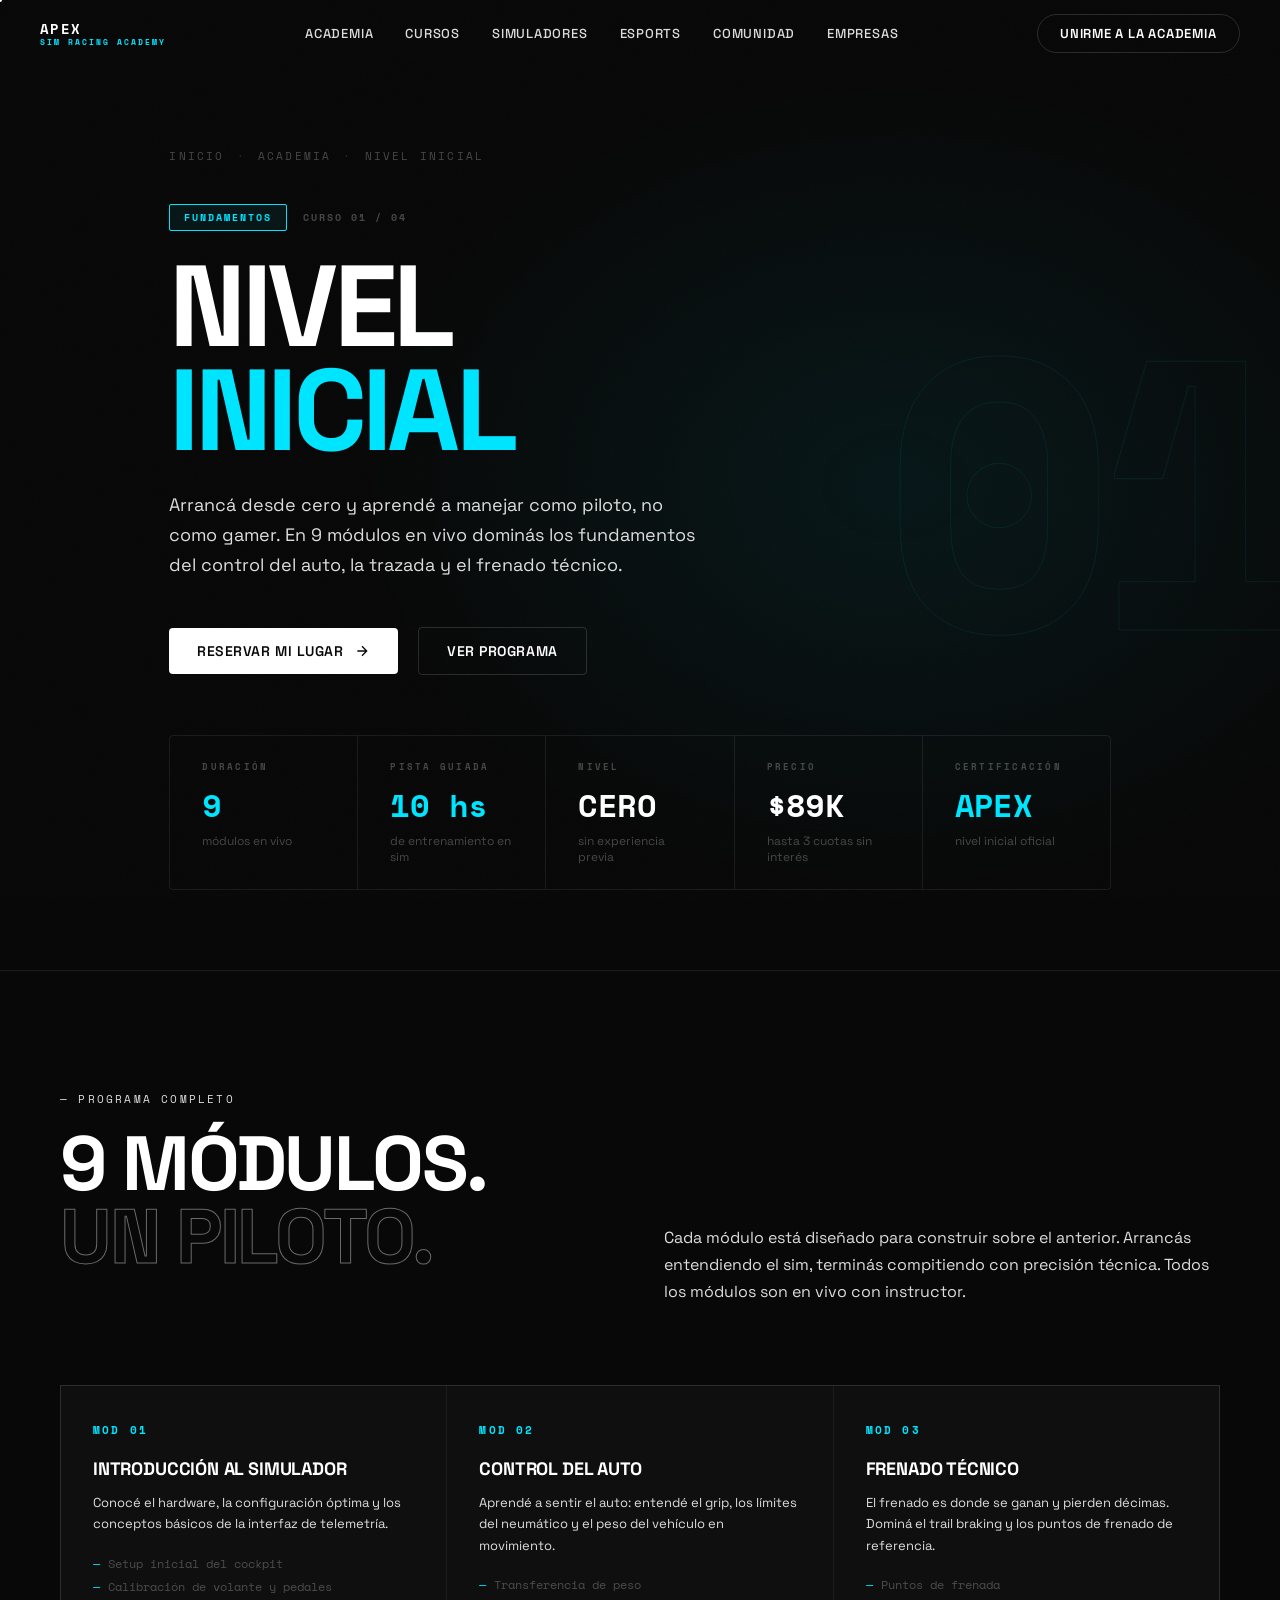
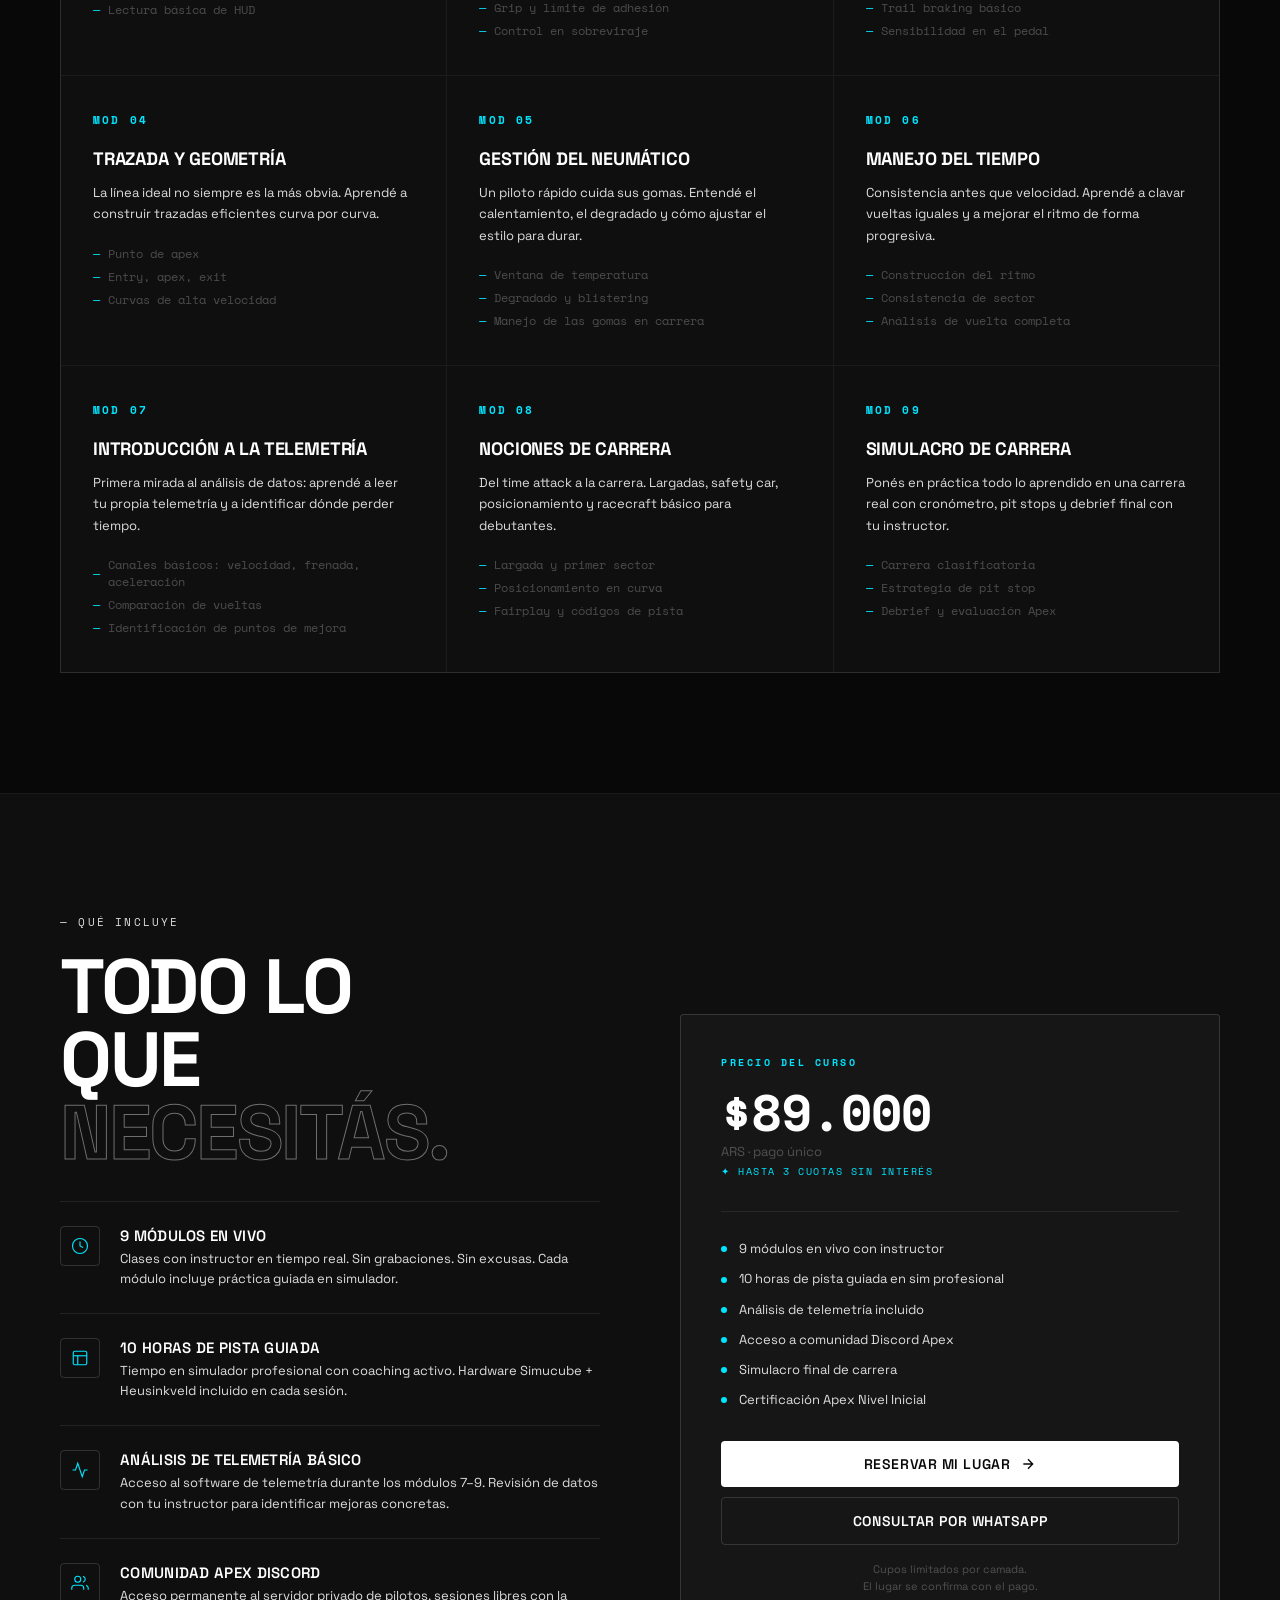
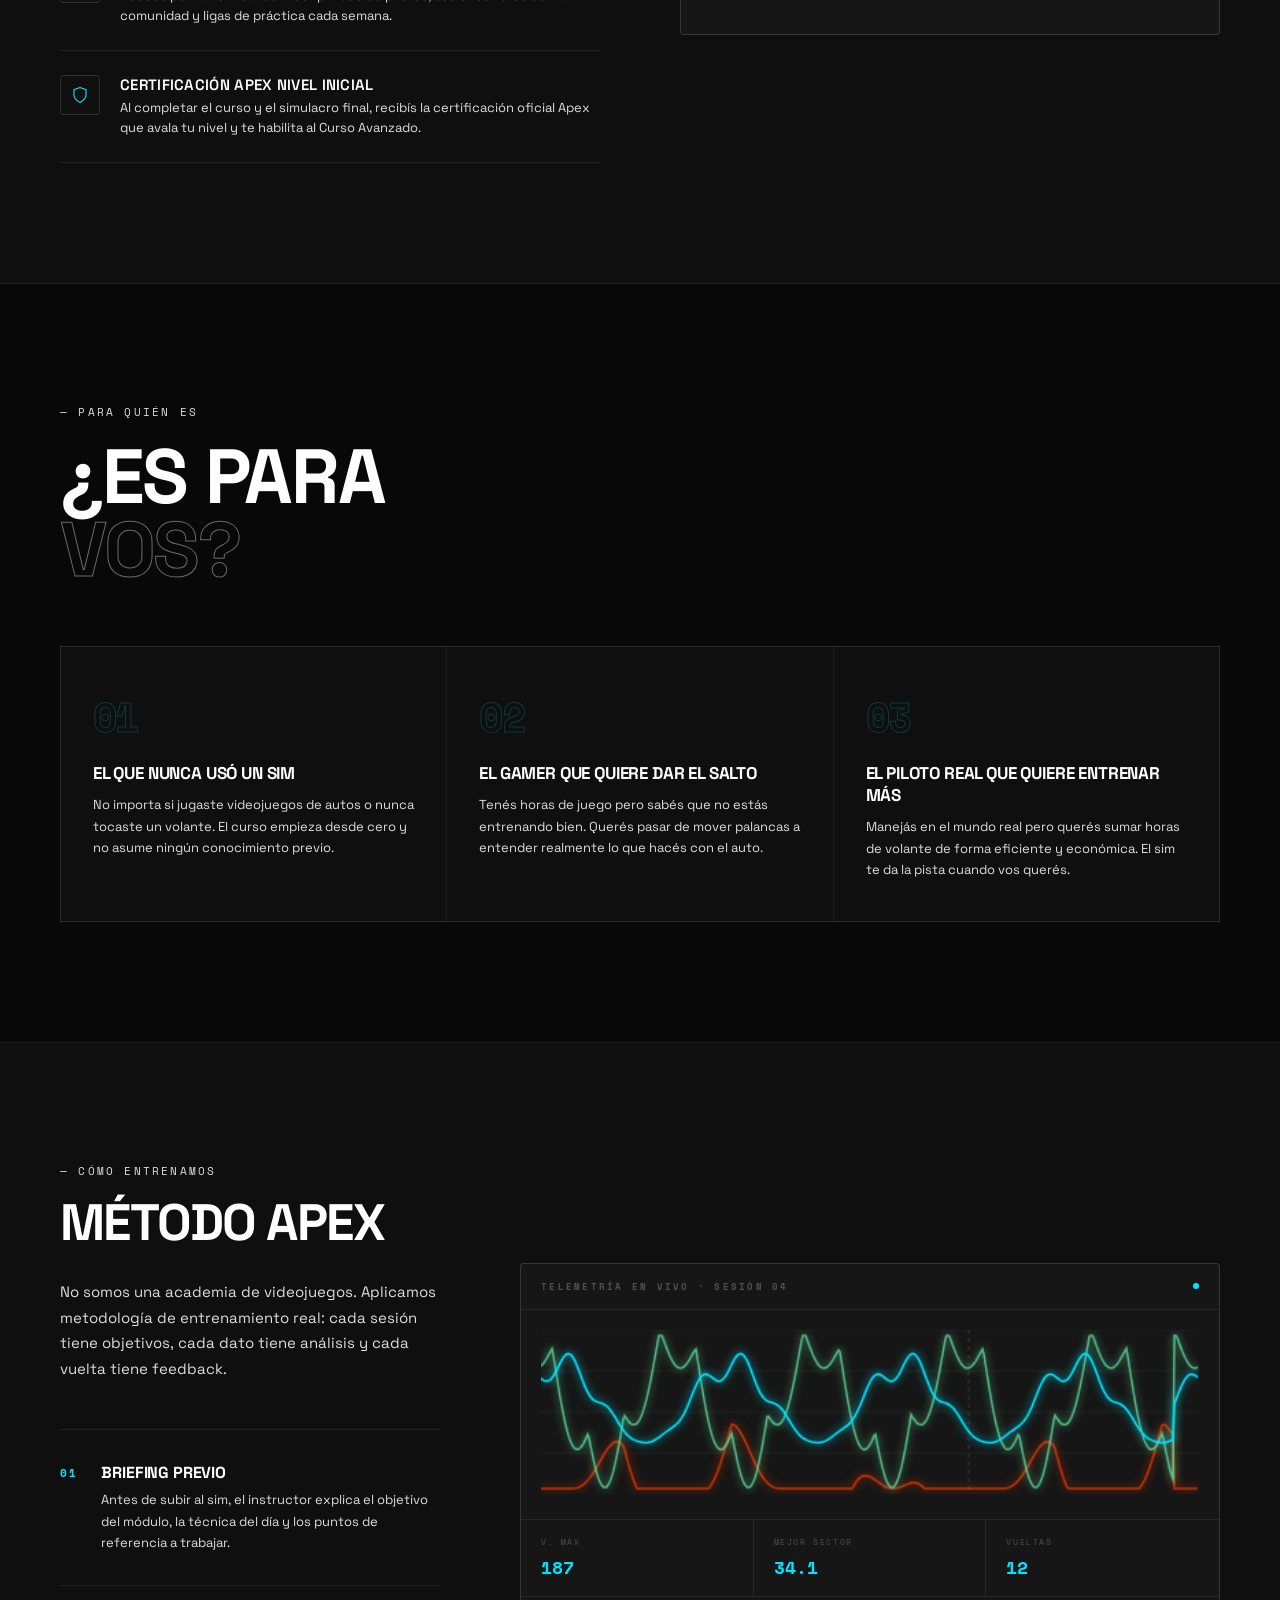
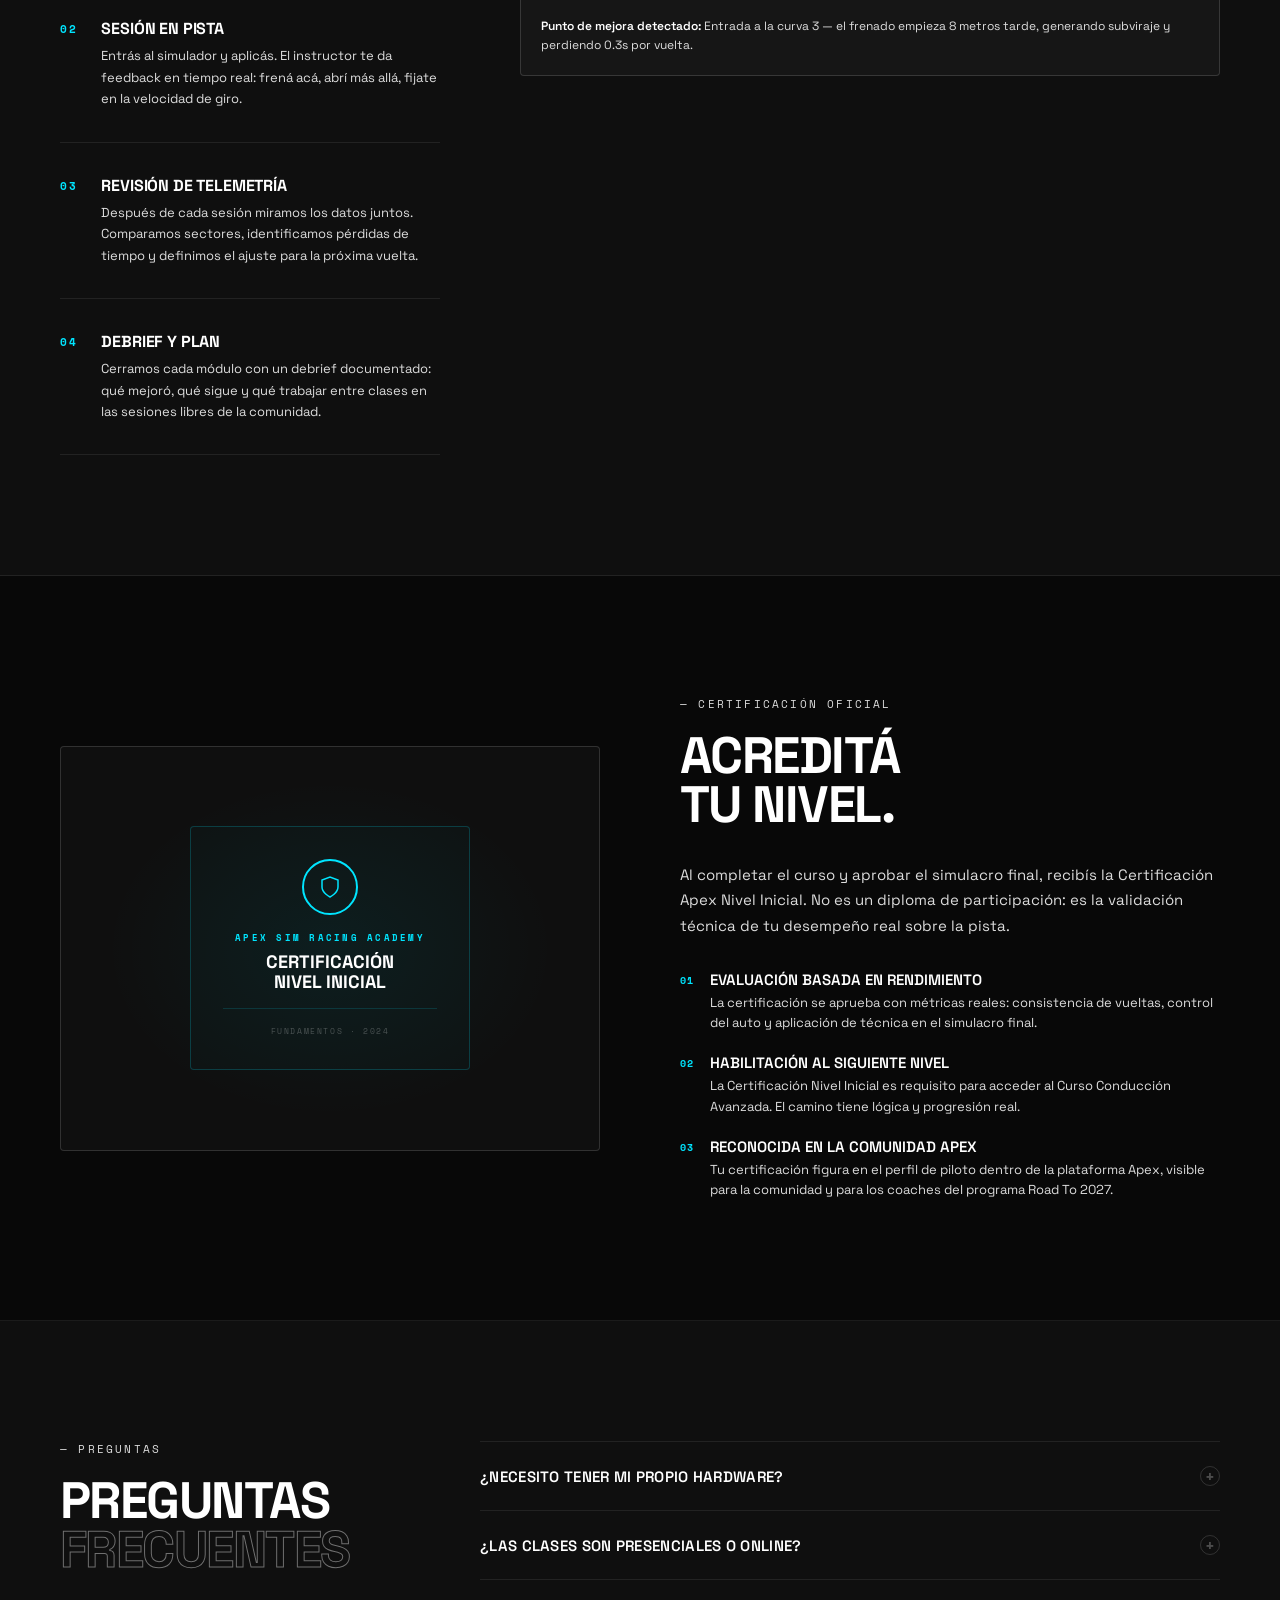
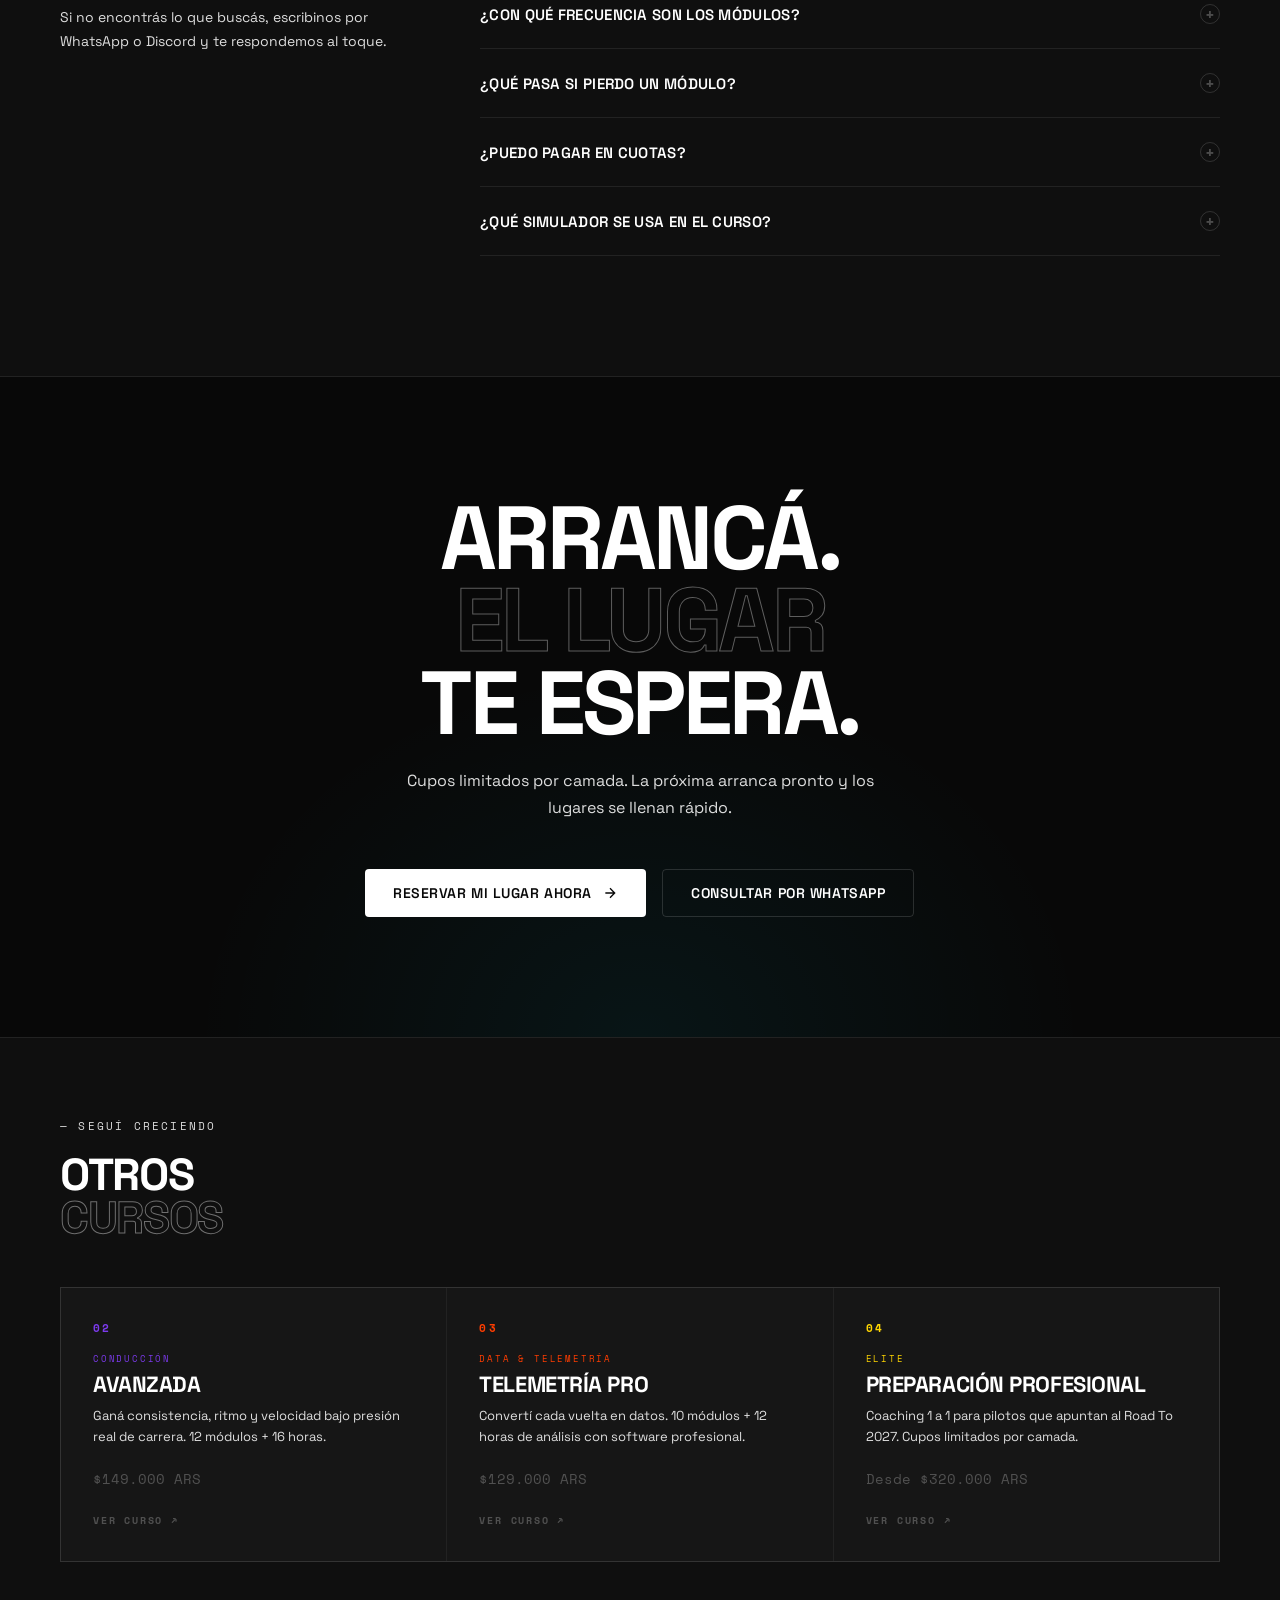
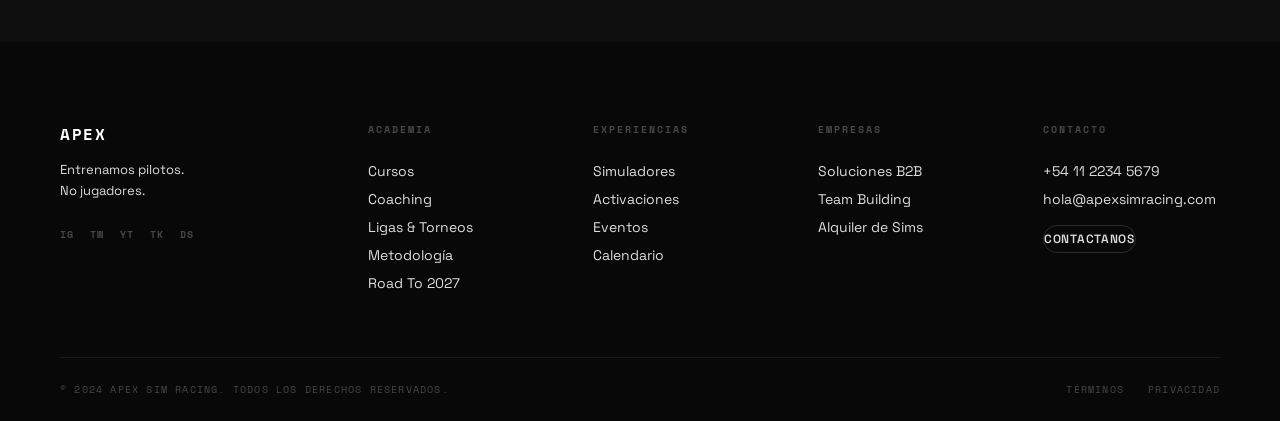
==== curso-nivel-inicial.html @ b02f37dc "nuevo 629" ====
<!DOCTYPE html>
<html lang="es">
<head>
  <meta charset="UTF-8" />
  <meta name="viewport" content="width=device-width, initial-scale=1.0" />
  <title>Nivel Inicial — APEX Sim Racing Academy</title>
  <link rel="preconnect" href="https://fonts.googleapis.com" />
  <link rel="preconnect" href="https://fonts.gstatic.com" crossorigin />
  <link href="https://fonts.googleapis.com/css2?family=Space+Grotesk:wght@300;400;500;600;700&family=Space+Mono:ital,wght@0,400;0,700;1,400&display=swap" rel="stylesheet" />
  <style>
    /* ── TOKENS (idénticos al sitio principal) ── */
    :root {
      --bg:       #080808;
      --bg2:      #0f0f0f;
      --bg3:      #161616;
      --border:   rgba(255,255,255,0.08);
      --border2:  rgba(255,255,255,0.14);
      --white:    #ffffff;
      --muted:    rgba(255,255,255,0.86);
      --muted2:   rgba(255,255,255,0.25);
      --cyan:     #00E5FF;
      --purple:   #7C3AED;
      --red:      #FF3D00;
      --yellow:   #FFD600;
      --green:    #69F0AE;
      --font:     'Space Grotesk', sans-serif;
      --mono:     'Space Mono', monospace;
      --nav-h:    68px;
      --ease:     cubic-bezier(0.16, 1, 0.3, 1);
      --accent:   #00E5FF; /* acento del curso Nivel Inicial */
    }

    *, *::before, *::after { box-sizing: border-box; margin: 0; padding: 0; }
    html { scroll-behavior: smooth; font-size: 16px; }
    body {
      font-family: var(--font);
      background: var(--bg);
      color: var(--white);
      overflow-x: hidden;
      cursor: none;
    }
    a { text-decoration: none; color: inherit; }
    ul { list-style: none; }
    img { display: block; max-width: 100%; }

    ::-webkit-scrollbar { width: 4px; }
    ::-webkit-scrollbar-track { background: var(--bg); }
    ::-webkit-scrollbar-thumb { background: var(--border2); border-radius: 4px; }

    /* ── NOISE ── */
    .noise-canvas {
      position: fixed; inset: 0;
      pointer-events: none; z-index: 9999;
      opacity: 0.03; mix-blend-mode: overlay;
    }

    /* ── CURSOR ── */
    .cursor {
      position: fixed; width: 36px; height: 36px;
      border: 1px solid rgba(255,255,255,0.5); border-radius: 50%;
      pointer-events: none; z-index: 10000;
      transform: translate(-50%,-50%);
      transition: width .3s var(--ease), height .3s var(--ease), border-color .3s var(--ease), background .3s var(--ease);
      mix-blend-mode: difference;
    }
    .cursor.hovering { width: 56px; height: 56px; background: rgba(255,255,255,0.08); border-color: var(--white); }
    .cursor.clicking { width: 24px; height: 24px; }
    .cursor-dot {
      position: fixed; width: 4px; height: 4px;
      background: var(--white); border-radius: 50%;
      pointer-events: none; z-index: 10001;
      transform: translate(-50%,-50%);
    }

    /* ── NAVBAR ── */
    .navbar {
      position: fixed; top: 0; left: 0; right: 0;
      z-index: 500; height: var(--nav-h);
      border-bottom: 1px solid transparent;
      transition: border-color .4s, background .4s;
    }
    .navbar.scrolled {
      background: rgba(8,8,8,0.92);
      backdrop-filter: blur(20px);
      border-bottom-color: var(--border);
    }
    .nav-inner {
      display: flex; align-items: center;
      height: 100%; padding: 0 40px; gap: 40px;
    }
    .nav-logo { display: flex; align-items: center; gap: 10px; flex-shrink: 0; }
    .nav-logo-text {
      font-family: var(--mono); font-size: 14px; font-weight: 700;
      letter-spacing: 0.1em; line-height: 1;
    }
    .nav-logo-sub { font-size: 8px; letter-spacing: 0.25em; color: var(--cyan); font-family: var(--mono); display: block; margin-top: 2px; }
    .nav-links { display: flex; gap: 32px; flex: 1; justify-content: center; }
    .nav-link {
      font-size: 13px; font-weight: 500; letter-spacing: 0.06em;
      color: var(--muted); text-transform: uppercase;
      position: relative; transition: color .25s; padding: 4px 0;
    }
    .nav-link::after {
      content: ''; position: absolute; bottom: 0; left: 0;
      width: 0; height: 1px; background: var(--white);
      transition: width .3s var(--ease);
    }
    .nav-link:hover { color: var(--white); }
    .nav-link:hover::after { width: 100%; }
    .nav-actions { display: flex; align-items: center; gap: 16px; flex-shrink: 0; }

    /* ── BUTTONS ── */
    .btn-pill {
      display: inline-flex; align-items: center; gap: 8px;
      font-family: var(--font); font-size: 13px; font-weight: 600;
      letter-spacing: 0.06em; text-transform: uppercase;
      padding: 10px 22px; border-radius: 100px;
      border: 1px solid var(--border2); color: var(--white);
      transition: background .25s, border-color .25s; background: transparent; cursor: none;
    }
    .btn-pill:hover { background: rgba(255,255,255,0.08); border-color: rgba(255,255,255,0.3); }
    .btn-primary {
      display: inline-flex; align-items: center; gap: 10px;
      font-family: var(--font); font-size: 14px; font-weight: 600;
      letter-spacing: 0.04em; text-transform: uppercase;
      padding: 14px 28px; border-radius: 4px;
      background: var(--white); color: var(--bg);
      transition: background .25s; cursor: none; border: none;
    }
    .btn-primary svg { width: 16px; height: 16px; transition: transform .25s; }
    .btn-primary:hover { background: #ece2fb; }
    .btn-primary:hover svg { transform: translateX(4px); }
    .btn-ghost {
      display: inline-flex; align-items: center; gap: 8px;
      font-family: var(--font); font-size: 14px; font-weight: 600;
      letter-spacing: 0.04em; text-transform: uppercase;
      padding: 14px 28px; border-radius: 4px;
      border: 1px solid var(--border2); color: var(--white);
      background: transparent; transition: border-color .25s, background .25s; cursor: none;
    }
    .btn-ghost:hover { border-color: rgba(255,255,255,0.4); background: rgba(255,255,255,0.04); }

    /* ── SECTION GLOBALS ── */
    .section { position: relative; padding: 120px 0; overflow: hidden; }
    .section-inner { max-width: 1280px; margin: 0 auto; padding: 0 60px; }
    .section-tag {
      font-family: var(--mono); font-size: 11px; font-weight: 400;
      letter-spacing: 0.2em; color: var(--muted); text-transform: uppercase;
      display: block; margin-bottom: 20px;
    }
    .section-title {
      font-size: clamp(40px, 6vw, 80px); font-weight: 700;
      line-height: 0.95; letter-spacing: -0.03em;
      text-transform: uppercase; color: var(--white); margin-bottom: 32px;
    }
    .section-title em {
      font-style: normal; color: transparent;
      -webkit-text-stroke: 1px rgba(255,255,255,0.4);
    }
    .link-arrow {
      font-family: var(--mono); font-size: 11px; letter-spacing: 0.18em;
      color: var(--muted2); text-transform: uppercase;
      display: inline-flex; align-items: center; gap: 8px;
      transition: color .25s; cursor: none;
    }
    .link-arrow:hover { color: var(--white); }

    /* ═══ HERO DEL CURSO ═══ */
    .course-hero {
      min-height: 100vh;
      display: flex; flex-direction: column; justify-content: flex-end;
      padding-bottom: 80px;
      position: relative;
      overflow: hidden;
      border-bottom: 1px solid var(--border);
    }
    .course-hero::before {
      content: '';
      position: absolute; inset: 0;
      background:
        radial-gradient(ellipse 60% 60% at 70% 50%, rgba(0,229,255,0.07) 0%, transparent 70%),
        linear-gradient(to bottom, transparent 40%, var(--bg) 100%);
      pointer-events: none;
    }
    .course-hero-bg-num {
      position: absolute;
      right: -2%;
      top: 50%;
      transform: translateY(-50%);
      font-family: var(--mono);
      font-size: clamp(200px, 30vw, 420px);
      font-weight: 700;
      color: transparent;
      -webkit-text-stroke: 1px rgba(0,229,255,0.08);
      line-height: 1;
      pointer-events: none;
      user-select: none;
      letter-spacing: -0.06em;
    }

    .course-hero-inner {
      max-width: 1280px; margin: 0 auto;
      padding: 0 60px; padding-top: calc(var(--nav-h) + 80px);
      position: relative; z-index: 2;
    }
    .course-breadcrumb {
      display: flex; align-items: center; gap: 12px;
      font-family: var(--mono); font-size: 11px; letter-spacing: 0.2em;
      color: var(--muted2); text-transform: uppercase; margin-bottom: 40px;
    }
    .course-breadcrumb a { transition: color .2s; cursor: none; }
    .course-breadcrumb a:hover { color: var(--white); }
    .course-breadcrumb-sep { color: rgba(255,255,255,0.15); }

    .course-tag-row {
      display: flex; align-items: center; gap: 16px; margin-bottom: 24px;
    }
    .course-badge {
      font-family: var(--mono); font-size: 10px; font-weight: 700;
      letter-spacing: 0.2em; text-transform: uppercase;
      padding: 5px 14px; border-radius: 2px;
      border: 1px solid var(--cyan); color: var(--cyan);
      background: rgba(0,229,255,0.06);
    }
    .course-num-badge {
      font-family: var(--mono); font-size: 10px; font-weight: 700;
      letter-spacing: 0.2em; color: var(--muted2);
    }

    .course-title {
      font-size: clamp(52px, 9vw, 120px);
      font-weight: 700; line-height: 0.9;
      letter-spacing: -0.04em; text-transform: uppercase;
      color: var(--white); margin-bottom: 28px;
    }
    .course-title em {
      font-style: normal; color: var(--cyan);
    }

    .course-hero-desc {
      font-size: clamp(15px, 1.6vw, 18px);
      line-height: 1.65; color: var(--muted);
      max-width: 540px; margin-bottom: 48px;
    }

    .course-cta-row {
      display: flex; align-items: center; gap: 20px; flex-wrap: wrap;
    }

    .course-stats-row {
      display: flex; align-items: stretch; gap: 0;
      border: 1px solid var(--border); border-radius: 4px;
      overflow: hidden; margin-top: 60px;
    }
    .cstat {
      flex: 1; padding: 24px 32px;
      border-right: 1px solid var(--border);
      position: relative;
    }
    .cstat:last-child { border-right: none; }
    .cstat-label {
      font-family: var(--mono); font-size: 9px; font-weight: 700;
      letter-spacing: 0.25em; color: var(--muted2); text-transform: uppercase;
      display: block; margin-bottom: 8px;
    }
    .cstat-val {
      font-family: var(--mono); font-size: clamp(22px, 3vw, 32px);
      font-weight: 700; color: var(--white); letter-spacing: -0.02em;
      display: block;
    }
    .cstat-val.accent { color: var(--cyan); }
    .cstat-sub {
      font-size: 12px; color: var(--muted2);
      margin-top: 4px; display: block;
    }

    /* ═══ MÓDULOS ═══ */
    .modulos-section { background: var(--bg); border-bottom: 1px solid var(--border); }
    .modulos-header {
      display: grid; grid-template-columns: 1fr 1fr;
      gap: 48px; margin-bottom: 80px;
      align-items: end;
    }
    .modulos-intro {
      font-size: 16px; line-height: 1.7; color: var(--muted);
    }

    .modulos-grid {
      display: grid;
      grid-template-columns: repeat(3, 1fr);
      gap: 1px;
      background: var(--border);
      border: 1px solid var(--border);
    }
    .modulo-card {
      background: var(--bg2);
      padding: 36px 32px;
      transition: background .3s;
      position: relative;
      overflow: hidden;
    }
    .modulo-card::before {
      content: '';
      position: absolute; top: 0; left: 0; right: 0; height: 2px;
      background: var(--cyan);
      transform: scaleX(0); transform-origin: left;
      transition: transform .4s var(--ease);
    }
    .modulo-card:hover { background: var(--bg3); }
    .modulo-card:hover::before { transform: scaleX(1); }

    .modulo-num {
      font-family: var(--mono); font-size: 11px; font-weight: 700;
      letter-spacing: 0.2em; color: var(--cyan);
      display: block; margin-bottom: 20px;
    }
    .modulo-title {
      font-size: 18px; font-weight: 700; text-transform: uppercase;
      letter-spacing: -0.01em; line-height: 1.2;
      color: var(--white); margin-bottom: 12px;
    }
    .modulo-desc {
      font-size: 13px; line-height: 1.65; color: var(--muted);
    }
    .modulo-temas {
      margin-top: 20px; display: flex; flex-direction: column; gap: 6px;
    }
    .modulo-tema {
      font-size: 12px; color: var(--muted2);
      display: flex; align-items: center; gap: 8px;
      font-family: var(--mono);
    }
    .modulo-tema::before {
      content: '—'; color: var(--cyan); flex-shrink: 0;
    }

    /* ═══ QUÉ INCLUYE ═══ */
    .incluye-section { background: var(--bg2); border-bottom: 1px solid var(--border); }
    .incluye-layout {
      display: grid; grid-template-columns: 1fr 1fr;
      gap: 80px; align-items: start;
    }
    .incluye-list { display: flex; flex-direction: column; gap: 0; }
    .incluye-item {
      display: flex; align-items: flex-start; gap: 20px;
      padding: 24px 0; border-bottom: 1px solid var(--border);
    }
    .incluye-item:first-child { border-top: 1px solid var(--border); }
    .incluye-icon {
      width: 40px; height: 40px; flex-shrink: 0;
      border: 1px solid var(--border2); border-radius: 4px;
      display: flex; align-items: center; justify-content: center;
      color: var(--cyan);
    }
    .incluye-icon svg { width: 18px; height: 18px; }
    .incluye-text-head {
      font-size: 15px; font-weight: 600; color: var(--white);
      margin-bottom: 4px; text-transform: uppercase; letter-spacing: 0.02em;
    }
    .incluye-text-sub {
      font-size: 13px; color: var(--muted); line-height: 1.55;
    }

    /* Columna derecha: precio + CTA */
    .precio-card {
      position: sticky; top: calc(var(--nav-h) + 32px);
      background: var(--bg3); border: 1px solid var(--border2);
      border-radius: 4px; padding: 40px;
    }
    .precio-tag {
      font-family: var(--mono); font-size: 10px; font-weight: 700;
      letter-spacing: 0.25em; color: var(--cyan); text-transform: uppercase;
      display: block; margin-bottom: 16px;
    }
    .precio-main {
      font-family: var(--mono); font-size: clamp(36px, 4vw, 52px);
      font-weight: 700; color: var(--white); letter-spacing: -0.02em;
      line-height: 1; margin-bottom: 6px;
    }
    .precio-sub {
      font-size: 13px; color: var(--muted2); margin-bottom: 4px;
    }
    .precio-cuotas {
      font-family: var(--mono); font-size: 10px; letter-spacing: 0.15em;
      color: var(--cyan); text-transform: uppercase; margin-bottom: 32px;
    }
    .precio-divider {
      height: 1px; background: var(--border); margin: 28px 0;
    }
    .precio-checklist { display: flex; flex-direction: column; gap: 12px; margin-bottom: 32px; }
    .precio-check {
      display: flex; align-items: center; gap: 12px;
      font-size: 13px; color: var(--muted); line-height: 1.4;
    }
    .precio-check-dot {
      width: 6px; height: 6px; border-radius: 50%;
      background: var(--cyan); flex-shrink: 0;
    }
    .precio-nota {
      font-size: 11px; color: var(--muted2); text-align: center;
      margin-top: 16px; line-height: 1.5;
    }
    .precio-cta { display: flex; flex-direction: column; gap: 10px; }
    .precio-cta .btn-primary { justify-content: center; }
    .precio-cta .btn-ghost { justify-content: center; }

    /* ═══ PARA QUIÉN ═══ */
    .paraquien-section { background: var(--bg); border-bottom: 1px solid var(--border); }
    .paraquien-grid {
      display: grid; grid-template-columns: repeat(3, 1fr); gap: 1px;
      background: var(--border); border: 1px solid var(--border);
      margin-top: 60px;
    }
    .pq-card {
      background: var(--bg2); padding: 40px 32px;
    }
    .pq-num {
      font-family: var(--mono); font-size: 40px; font-weight: 700;
      color: transparent; -webkit-text-stroke: 1px rgba(0,229,255,0.2);
      display: block; margin-bottom: 16px; letter-spacing: -0.04em;
    }
    .pq-title {
      font-size: 17px; font-weight: 700; text-transform: uppercase;
      color: var(--white); margin-bottom: 10px; letter-spacing: -0.01em;
    }
    .pq-desc { font-size: 13px; line-height: 1.65; color: var(--muted); }

    /* ═══ METODOLOGÍA ═══ */
    .metodologia-section { background: var(--bg2); border-bottom: 1px solid var(--border); }
    .metodo-layout {
      display: grid; grid-template-columns: 380px 1fr;
      gap: 80px; align-items: start;
    }
    .metodo-steps { display: flex; flex-direction: column; gap: 0; }
    .metodo-step {
      display: flex; gap: 24px;
      padding: 32px 0; border-bottom: 1px solid var(--border);
      position: relative;
    }
    .metodo-step:first-child { border-top: 1px solid var(--border); }
    .metodo-step-num {
      font-family: var(--mono); font-size: 11px; font-weight: 700;
      color: var(--cyan); letter-spacing: 0.15em; flex-shrink: 0; padding-top: 3px;
    }
    .metodo-step-title {
      font-size: 16px; font-weight: 700; text-transform: uppercase;
      color: var(--white); margin-bottom: 6px; letter-spacing: -0.01em;
    }
    .metodo-step-desc { font-size: 13px; line-height: 1.65; color: var(--muted); }

    /* Telemetría decorativa */
    .metodo-visual {
      position: sticky; top: calc(var(--nav-h) + 32px);
    }
    .tele-panel {
      background: var(--bg3); border: 1px solid var(--border2);
      border-radius: 4px; overflow: hidden;
    }
    .tele-header {
      display: flex; justify-content: space-between; align-items: center;
      padding: 16px 20px; border-bottom: 1px solid var(--border);
    }
    .tele-title {
      font-family: var(--mono); font-size: 9px; font-weight: 700;
      letter-spacing: 0.25em; color: var(--muted2); text-transform: uppercase;
    }
    .tele-dot { width: 6px; height: 6px; border-radius: 50%; background: var(--cyan); }
    .tele-canvas-wrap { padding: 20px; }
    .tele-metrics {
      display: grid; grid-template-columns: 1fr 1fr 1fr;
      border-top: 1px solid var(--border);
    }
    .tele-metric {
      padding: 16px 20px; border-right: 1px solid var(--border);
    }
    .tele-metric:last-child { border-right: none; }
    .tele-metric-label {
      font-family: var(--mono); font-size: 8px; letter-spacing: 0.2em;
      color: var(--muted2); text-transform: uppercase; display: block; margin-bottom: 6px;
    }
    .tele-metric-val {
      font-family: var(--mono); font-size: 18px; font-weight: 700;
      color: var(--cyan); display: block;
    }
    .tele-info {
      padding: 20px; border-top: 1px solid var(--border);
      font-size: 12px; line-height: 1.6; color: var(--muted);
    }
    .tele-info strong { color: var(--white); font-weight: 600; }

    /* ═══ CERTIFICACIÓN ═══ */
    .cert-section { background: var(--bg); border-bottom: 1px solid var(--border); }
    .cert-inner {
      display: grid; grid-template-columns: 1fr 1fr;
      gap: 80px; align-items: center;
    }
    .cert-visual {
      aspect-ratio: 4/3;
      border: 1px solid var(--border2); border-radius: 4px;
      display: flex; align-items: center; justify-content: center;
      position: relative; overflow: hidden;
      background: var(--bg2);
    }
    .cert-visual::before {
      content: '';
      position: absolute; inset: 0;
      background: radial-gradient(ellipse 60% 60% at 50% 50%, rgba(0,229,255,0.05) 0%, transparent 70%);
    }
    .cert-mock {
      width: 280px; padding: 32px;
      border: 1px solid rgba(0,229,255,0.2);
      border-radius: 4px; background: rgba(0,229,255,0.02);
      position: relative; z-index: 1; text-align: center;
    }
    .cert-mock-badge {
      width: 56px; height: 56px; border-radius: 50%;
      border: 2px solid var(--cyan); margin: 0 auto 16px;
      display: flex; align-items: center; justify-content: center;
      color: var(--cyan);
    }
    .cert-mock-badge svg { width: 24px; height: 24px; }
    .cert-mock-title {
      font-family: var(--mono); font-size: 9px; font-weight: 700;
      letter-spacing: 0.25em; color: var(--cyan); text-transform: uppercase; margin-bottom: 8px;
    }
    .cert-mock-name {
      font-size: 18px; font-weight: 700; text-transform: uppercase;
      color: var(--white); line-height: 1.1; margin-bottom: 16px;
    }
    .cert-mock-line { height: 1px; background: rgba(0,229,255,0.15); margin: 16px 0; }
    .cert-mock-footer {
      font-family: var(--mono); font-size: 8px; letter-spacing: 0.2em;
      color: var(--muted2); text-transform: uppercase;
    }
    .cert-text { }
    .cert-features { display: flex; flex-direction: column; gap: 20px; margin-top: 32px; }
    .cert-feat {
      display: flex; align-items: flex-start; gap: 16px;
    }
    .cert-feat-num {
      font-family: var(--mono); font-size: 10px; font-weight: 700;
      color: var(--cyan); letter-spacing: 0.1em; padding-top: 3px;
    }
    .cert-feat-title {
      font-size: 15px; font-weight: 600; color: var(--white);
      margin-bottom: 4px; text-transform: uppercase;
    }
    .cert-feat-desc { font-size: 13px; color: var(--muted); line-height: 1.55; }

    /* ═══ FAQ ═══ */
    .faq-section { background: var(--bg2); border-bottom: 1px solid var(--border); }
    .faq-layout { display: grid; grid-template-columns: 340px 1fr; gap: 80px; }
    .faq-list { display: flex; flex-direction: column; }
    .faq-item { border-bottom: 1px solid var(--border); }
    .faq-item:first-child { border-top: 1px solid var(--border); }
    .faq-q {
      width: 100%; display: flex; justify-content: space-between; align-items: center;
      gap: 16px; padding: 24px 0;
      font-size: 15px; font-weight: 600; color: var(--white);
      text-transform: uppercase; letter-spacing: 0.02em;
      background: none; border: none; font-family: var(--font); cursor: none;
      text-align: left;
    }
    .faq-icon {
      width: 20px; height: 20px; border: 1px solid var(--border2);
      border-radius: 50%; flex-shrink: 0; display: flex; align-items: center; justify-content: center;
      color: var(--muted2); font-size: 16px; transition: transform .3s var(--ease);
      font-family: var(--mono);
    }
    .faq-item.open .faq-icon { transform: rotate(45deg); color: var(--cyan); border-color: var(--cyan); }
    .faq-a {
      font-size: 14px; color: var(--muted); line-height: 1.7;
      max-height: 0; overflow: hidden; transition: max-height .4s var(--ease), padding .4s var(--ease);
    }
    .faq-item.open .faq-a { max-height: 300px; padding-bottom: 24px; }

    /* ═══ CTA FINAL ═══ */
    .cta-final {
      background: var(--bg);
      padding: 120px 0;
      text-align: center;
      position: relative; overflow: hidden;
    }
    .cta-final::before {
      content: '';
      position: absolute; inset: 0;
      background: radial-gradient(ellipse 50% 80% at 50% 100%, rgba(0,229,255,0.06) 0%, transparent 70%);
      pointer-events: none;
    }
    .cta-final-inner { position: relative; z-index: 1; }
    .cta-final h2 {
      font-size: clamp(40px, 7vw, 96px); font-weight: 700;
      line-height: 0.92; letter-spacing: -0.04em; text-transform: uppercase;
      color: var(--white); margin-bottom: 24px;
    }
    .cta-final h2 em {
      font-style: normal; color: transparent;
      -webkit-text-stroke: 1px rgba(255,255,255,0.35);
    }
    .cta-final p {
      font-size: 16px; color: var(--muted); max-width: 480px;
      margin: 0 auto 48px; line-height: 1.65;
    }
    .cta-final-btns { display: flex; gap: 16px; justify-content: center; flex-wrap: wrap; }

    /* ═══ OTROS CURSOS ═══ */
    .otros-section { background: var(--bg2); border-top: 1px solid var(--border); padding: 80px 0; }
    .otros-grid {
      display: grid; grid-template-columns: repeat(3, 1fr);
      gap: 1px; background: var(--border); border: 1px solid var(--border);
      margin-top: 48px;
    }
    .otro-card {
      background: var(--bg3); padding: 32px;
      transition: background .3s; cursor: none;
      position: relative; overflow: hidden;
    }
    .otro-card:hover { background: #1a1a1a; }
    .otro-card-num {
      font-family: var(--mono); font-size: 11px; font-weight: 700;
      letter-spacing: 0.2em; margin-bottom: 16px;
    }
    .otro-card-tag {
      font-family: var(--mono); font-size: 9px; letter-spacing: 0.2em;
      text-transform: uppercase; margin-bottom: 8px; display: block;
    }
    .otro-card-title {
      font-size: 22px; font-weight: 700; text-transform: uppercase;
      color: var(--white); letter-spacing: -0.02em; margin-bottom: 10px; line-height: 1.05;
    }
    .otro-card-price {
      font-family: var(--mono); font-size: 14px; color: var(--muted2);
      margin-top: 20px; display: block;
    }
    .otro-card-link {
      display: inline-flex; align-items: center; gap: 6px;
      font-family: var(--mono); font-size: 10px; font-weight: 700;
      letter-spacing: 0.18em; text-transform: uppercase; color: var(--muted2);
      margin-top: 24px; transition: color .2s;
    }
    .otro-card:hover .otro-card-link { color: var(--white); }

    /* ═══ FOOTER ═══ */
    .footer { background: var(--bg); padding: 80px 0 0; }
    .footer-inner { max-width: 1280px; margin: 0 auto; padding: 0 60px; }
    .footer-top {
      display: grid; grid-template-columns: 260px repeat(4, 1fr);
      gap: 48px; padding-bottom: 60px; border-bottom: 1px solid var(--border);
      align-items: start;
    }
    .footer-brand { display: flex; flex-direction: column; gap: 6px; }
    .footer-tagline { font-size: 13px; line-height: 1.6; color: var(--muted); margin-top: 8px; }
    .footer-socials { display: flex; gap: 16px; margin-top: 20px; }
    .footer-socials a {
      font-family: var(--mono); font-size: 10px; font-weight: 700;
      letter-spacing: 0.1em; color: var(--muted2); transition: color .25s; cursor: none;
    }
    .footer-socials a:hover { color: var(--white); }
    .footer-col h5 {
      font-family: var(--mono); font-size: 10px; font-weight: 700;
      letter-spacing: 0.2em; text-transform: uppercase;
      color: var(--muted2); margin-bottom: 20px;
    }
    .footer-col a {
      display: block; font-size: 14px; color: var(--muted);
      padding: 5px 0; transition: color .2s; cursor: none;
    }
    .footer-col a:hover { color: var(--white); }
    .footer-bottom {
      display: flex; justify-content: space-between; align-items: center; padding: 24px 0;
    }
    .footer-bottom span { font-family: var(--mono); font-size: 10px; letter-spacing: 0.12em; color: var(--muted2); text-transform: uppercase; }
    .footer-legal { display: flex; gap: 24px; }
    .footer-legal a { font-family: var(--mono); font-size: 10px; letter-spacing: 0.12em; color: var(--muted2); text-transform: uppercase; transition: color .2s; cursor: none; }
    .footer-legal a:hover { color: var(--white); }

    /* ── MAGNETIC ── */
    .magnetic { will-change: transform; }

    /* ── RESPONSIVE ── */
    @media (max-width: 1100px) {
      .modulos-grid { grid-template-columns: repeat(2, 1fr); }
      .incluye-layout, .cert-inner { grid-template-columns: 1fr; }
      .precio-card { position: static; }
      .metodo-layout { grid-template-columns: 1fr; }
      .metodo-visual { position: static; }
      .faq-layout { grid-template-columns: 1fr; }
      .otros-grid { grid-template-columns: 1fr 1fr; }
      .footer-top { grid-template-columns: repeat(3, 1fr); }
    }
    @media (max-width: 768px) {
      :root { --nav-h: 60px; }
      body { cursor: auto; }
      .cursor, .cursor-dot { display: none; }
      .nav-links { display: none; }
      .section { padding: 80px 0; }
      .section-inner { padding: 0 24px; }
      .course-hero-inner { padding: 0 24px; padding-top: calc(var(--nav-h) + 60px); }
      .course-title { font-size: clamp(42px, 11vw, 72px); }
      .course-stats-row { flex-direction: column; }
      .cstat { border-right: none; border-bottom: 1px solid var(--border); }
      .cstat:last-child { border-bottom: none; }
      .modulos-grid, .paraquien-grid, .otros-grid { grid-template-columns: 1fr; }
      .modulos-header { grid-template-columns: 1fr; gap: 24px; }
      .faq-layout { grid-template-columns: 1fr; gap: 40px; }
      .footer-top { grid-template-columns: 1fr 1fr; padding: 0 24px 48px; }
      .footer-inner { padding: 0; }
      .footer-bottom { flex-direction: column; gap: 12px; text-align: center; padding: 24px; }
      .cta-final-btns { flex-direction: column; align-items: center; }
      .nav-inner { padding: 0 24px; gap: 16px; }
      .course-breadcrumb { font-size: 9px; }
    }
    @media (prefers-reduced-motion: reduce) {
      *, *::before, *::after { animation-duration: .01ms !important; transition-duration: .01ms !important; }
    }
  </style>
</head>
<body>

  <!-- CURSOR -->
  <div class="cursor" id="cursor"></div>
  <div class="cursor-dot" id="cursorDot"></div>

  <!-- NOISE -->
  <canvas class="noise-canvas" id="noiseCanvas"></canvas>

  <!-- ═══ NAVBAR ═══ -->
  <header class="navbar" id="navbar">
    <div class="nav-inner">
      <a href="index.html" class="nav-logo">
        <div class="nav-logo-text">
          APEX
          <span class="nav-logo-sub">SIM RACING ACADEMY</span>
        </div>
      </a>
      <nav class="nav-links">
        <a href="index.html#academia" class="nav-link" data-text="Academia">Academia</a>
        <a href="index.html#cursos" class="nav-link" data-text="Cursos">Cursos</a>
        <a href="index.html#simuladores" class="nav-link" data-text="Simuladores">Simuladores</a>
        <a href="index.html#esports" class="nav-link" data-text="Esports">Esports</a>
        <a href="index.html#comunidad" class="nav-link" data-text="Comunidad">Comunidad</a>
        <a href="index.html#empresas" class="nav-link" data-text="Empresas">Empresas</a>
      </nav>
      <div class="nav-actions">
        <a href="#" class="btn-pill magnetic">Unirme a la Academia</a>
      </div>
    </div>
  </header>

  <!-- ═══ HERO DEL CURSO ═══ -->
  <section class="course-hero">
    <div class="course-hero-bg-num">01</div>

    <div class="course-hero-inner">
      <div class="course-breadcrumb">
        <a href="index.html">Inicio</a>
        <span class="course-breadcrumb-sep">·</span>
        <a href="index.html#academia">Academia</a>
        <span class="course-breadcrumb-sep">·</span>
        <span>Nivel Inicial</span>
      </div>

      <div class="course-tag-row">
        <span class="course-badge">FUNDAMENTOS</span>
        <span class="course-num-badge">CURSO 01 / 04</span>
      </div>

      <h1 class="course-title">NIVEL<br><em>INICIAL</em></h1>

      <p class="course-hero-desc">
        Arrancá desde cero y aprendé a manejar como piloto, no como gamer. En 9 módulos en vivo dominás los fundamentos del control del auto, la trazada y el frenado técnico.
      </p>

      <div class="course-cta-row">
        <a href="#reservar" class="btn-primary magnetic">
          <span>Reservar mi lugar</span>
          <svg viewBox="0 0 24 24" fill="none" stroke="currentColor" stroke-width="2"><path d="M5 12h14M12 5l7 7-7 7"/></svg>
        </a>
        <a href="#modulos" class="btn-ghost magnetic">Ver programa</a>
      </div>

      <div class="course-stats-row">
        <div class="cstat">
          <span class="cstat-label">Duración</span>
          <span class="cstat-val accent">9</span>
          <span class="cstat-sub">módulos en vivo</span>
        </div>
        <div class="cstat">
          <span class="cstat-label">Pista guiada</span>
          <span class="cstat-val accent">10 hs</span>
          <span class="cstat-sub">de entrenamiento en sim</span>
        </div>
        <div class="cstat">
          <span class="cstat-label">Nivel</span>
          <span class="cstat-val">CERO</span>
          <span class="cstat-sub">sin experiencia previa</span>
        </div>
        <div class="cstat">
          <span class="cstat-label">Precio</span>
          <span class="cstat-val">$89K</span>
          <span class="cstat-sub">hasta 3 cuotas sin interés</span>
        </div>
        <div class="cstat">
          <span class="cstat-label">Certificación</span>
          <span class="cstat-val accent">APEX</span>
          <span class="cstat-sub">nivel inicial oficial</span>
        </div>
      </div>
    </div>
  </section>

  <!-- ═══ MÓDULOS ═══ -->
  <section class="section modulos-section" id="modulos">
    <div class="section-inner">
      <div class="modulos-header">
        <div>
          <span class="section-tag">— PROGRAMA COMPLETO</span>
          <h2 class="section-title">9 MÓDULOS.<br><em>UN PILOTO.</em></h2>
        </div>
        <p class="modulos-intro">
          Cada módulo está diseñado para construir sobre el anterior. Arrancás entendiendo el sim, terminás compitiendo con precisión técnica. Todos los módulos son en vivo con instructor.
        </p>
      </div>

      <div class="modulos-grid">
        <div class="modulo-card">
          <span class="modulo-num">MOD 01</span>
          <div class="modulo-title">Introducción al Simulador</div>
          <div class="modulo-desc">Conocé el hardware, la configuración óptima y los conceptos básicos de la interfaz de telemetría.</div>
          <ul class="modulo-temas">
            <li class="modulo-tema">Setup inicial del cockpit</li>
            <li class="modulo-tema">Calibración de volante y pedales</li>
            <li class="modulo-tema">Lectura básica de HUD</li>
          </ul>
        </div>

        <div class="modulo-card">
          <span class="modulo-num">MOD 02</span>
          <div class="modulo-title">Control del Auto</div>
          <div class="modulo-desc">Aprendé a sentir el auto: entendé el grip, los límites del neumático y el peso del vehículo en movimiento.</div>
          <ul class="modulo-temas">
            <li class="modulo-tema">Transferencia de peso</li>
            <li class="modulo-tema">Grip y límite de adhesión</li>
            <li class="modulo-tema">Control en sobreviraje</li>
          </ul>
        </div>

        <div class="modulo-card">
          <span class="modulo-num">MOD 03</span>
          <div class="modulo-title">Frenado Técnico</div>
          <div class="modulo-desc">El frenado es donde se ganan y pierden décimas. Dominá el trail braking y los puntos de frenado de referencia.</div>
          <ul class="modulo-temas">
            <li class="modulo-tema">Puntos de frenada</li>
            <li class="modulo-tema">Trail braking básico</li>
            <li class="modulo-tema">Sensibilidad en el pedal</li>
          </ul>
        </div>

        <div class="modulo-card">
          <span class="modulo-num">MOD 04</span>
          <div class="modulo-title">Trazada y Geometría</div>
          <div class="modulo-desc">La línea ideal no siempre es la más obvia. Aprendé a construir trazadas eficientes curva por curva.</div>
          <ul class="modulo-temas">
            <li class="modulo-tema">Punto de apex</li>
            <li class="modulo-tema">Entry, apex, exit</li>
            <li class="modulo-tema">Curvas de alta velocidad</li>
          </ul>
        </div>

        <div class="modulo-card">
          <span class="modulo-num">MOD 05</span>
          <div class="modulo-title">Gestión del Neumático</div>
          <div class="modulo-desc">Un piloto rápido cuida sus gomas. Entendé el calentamiento, el degradado y cómo ajustar el estilo para durar.</div>
          <ul class="modulo-temas">
            <li class="modulo-tema">Ventana de temperatura</li>
            <li class="modulo-tema">Degradado y blistering</li>
            <li class="modulo-tema">Manejo de las gomas en carrera</li>
          </ul>
        </div>

        <div class="modulo-card">
          <span class="modulo-num">MOD 06</span>
          <div class="modulo-title">Manejo del Tiempo</div>
          <div class="modulo-desc">Consistencia antes que velocidad. Aprendé a clavar vueltas iguales y a mejorar el ritmo de forma progresiva.</div>
          <ul class="modulo-temas">
            <li class="modulo-tema">Construcción del ritmo</li>
            <li class="modulo-tema">Consistencia de sector</li>
            <li class="modulo-tema">Análisis de vuelta completa</li>
          </ul>
        </div>

        <div class="modulo-card">
          <span class="modulo-num">MOD 07</span>
          <div class="modulo-title">Introducción a la Telemetría</div>
          <div class="modulo-desc">Primera mirada al análisis de datos: aprendé a leer tu propia telemetría y a identificar dónde perder tiempo.</div>
          <ul class="modulo-temas">
            <li class="modulo-tema">Canales básicos: velocidad, frenada, aceleración</li>
            <li class="modulo-tema">Comparación de vueltas</li>
            <li class="modulo-tema">Identificación de puntos de mejora</li>
          </ul>
        </div>

        <div class="modulo-card">
          <span class="modulo-num">MOD 08</span>
          <div class="modulo-title">Nociones de Carrera</div>
          <div class="modulo-desc">Del time attack a la carrera. Largadas, safety car, posicionamiento y racecraft básico para debutantes.</div>
          <ul class="modulo-temas">
            <li class="modulo-tema">Largada y primer sector</li>
            <li class="modulo-tema">Posicionamiento en curva</li>
            <li class="modulo-tema">Fairplay y códigos de pista</li>
          </ul>
        </div>

        <div class="modulo-card">
          <span class="modulo-num">MOD 09</span>
          <div class="modulo-title">Simulacro de Carrera</div>
          <div class="modulo-desc">Ponés en práctica todo lo aprendido en una carrera real con cronómetro, pit stops y debrief final con tu instructor.</div>
          <ul class="modulo-temas">
            <li class="modulo-tema">Carrera clasificatoria</li>
            <li class="modulo-tema">Estrategia de pit stop</li>
            <li class="modulo-tema">Debrief y evaluación Apex</li>
          </ul>
        </div>
      </div>
    </div>
  </section>

  <!-- ═══ QUÉ INCLUYE + PRECIO ═══ -->
  <section class="section incluye-section" id="reservar">
    <div class="section-inner">
      <div class="incluye-layout">
        <div>
          <span class="section-tag">— QUÉ INCLUYE</span>
          <h2 class="section-title">TODO LO<br>QUE<br><em>NECESITÁS.</em></h2>

          <ul class="incluye-list">
            <li class="incluye-item">
              <div class="incluye-icon">
                <svg viewBox="0 0 24 24" fill="none" stroke="currentColor" stroke-width="1.5"><circle cx="12" cy="12" r="10"/><polyline points="12 6 12 12 16 14"/></svg>
              </div>
              <div>
                <div class="incluye-text-head">9 módulos en vivo</div>
                <div class="incluye-text-sub">Clases con instructor en tiempo real. Sin grabaciones. Sin excusas. Cada módulo incluye práctica guiada en simulador.</div>
              </div>
            </li>
            <li class="incluye-item">
              <div class="incluye-icon">
                <svg viewBox="0 0 24 24" fill="none" stroke="currentColor" stroke-width="1.5"><rect x="3" y="3" width="18" height="18" rx="2"/><polyline points="3 9 21 9"/><polyline points="9 21 9 9"/></svg>
              </div>
              <div>
                <div class="incluye-text-head">10 horas de pista guiada</div>
                <div class="incluye-text-sub">Tiempo en simulador profesional con coaching activo. Hardware Simucube + Heusinkveld incluido en cada sesión.</div>
              </div>
            </li>
            <li class="incluye-item">
              <div class="incluye-icon">
                <svg viewBox="0 0 24 24" fill="none" stroke="currentColor" stroke-width="1.5"><polyline points="22 12 18 12 15 21 9 3 6 12 2 12"/></svg>
              </div>
              <div>
                <div class="incluye-text-head">Análisis de telemetría básico</div>
                <div class="incluye-text-sub">Acceso al software de telemetría durante los módulos 7–9. Revisión de datos con tu instructor para identificar mejoras concretas.</div>
              </div>
            </li>
            <li class="incluye-item">
              <div class="incluye-icon">
                <svg viewBox="0 0 24 24" fill="none" stroke="currentColor" stroke-width="1.5"><path d="M17 21v-2a4 4 0 0 0-4-4H5a4 4 0 0 0-4 4v2"/><circle cx="9" cy="7" r="4"/><path d="M23 21v-2a4 4 0 0 0-3-3.87"/><path d="M16 3.13a4 4 0 0 1 0 7.75"/></svg>
              </div>
              <div>
                <div class="incluye-text-head">Comunidad Apex Discord</div>
                <div class="incluye-text-sub">Acceso permanente al servidor privado de pilotos, sesiones libres con la comunidad y ligas de práctica cada semana.</div>
              </div>
            </li>
            <li class="incluye-item">
              <div class="incluye-icon">
                <svg viewBox="0 0 24 24" fill="none" stroke="currentColor" stroke-width="1.5"><path d="M12 22s8-4 8-10V5l-8-3-8 3v7c0 6 8 10 8 10z"/></svg>
              </div>
              <div>
                <div class="incluye-text-head">Certificación Apex Nivel Inicial</div>
                <div class="incluye-text-sub">Al completar el curso y el simulacro final, recibís la certificación oficial Apex que avala tu nivel y te habilita al Curso Avanzado.</div>
              </div>
            </li>
          </ul>
        </div>

        <!-- PRECIO CARD -->
        <div class="precio-card" id="precio-card">
          <span class="precio-tag">PRECIO DEL CURSO</span>
          <div class="precio-main">$89.000</div>
          <div class="precio-sub">ARS · pago único</div>
          <div class="precio-cuotas">✦ HASTA 3 CUOTAS SIN INTERÉS</div>

          <div class="precio-divider"></div>

          <ul class="precio-checklist">
            <li class="precio-check"><span class="precio-check-dot"></span>9 módulos en vivo con instructor</li>
            <li class="precio-check"><span class="precio-check-dot"></span>10 horas de pista guiada en sim profesional</li>
            <li class="precio-check"><span class="precio-check-dot"></span>Análisis de telemetría incluido</li>
            <li class="precio-check"><span class="precio-check-dot"></span>Acceso a comunidad Discord Apex</li>
            <li class="precio-check"><span class="precio-check-dot"></span>Simulacro final de carrera</li>
            <li class="precio-check"><span class="precio-check-dot"></span>Certificación Apex Nivel Inicial</li>
          </ul>

          <div class="precio-cta">
            <a href="#" class="btn-primary magnetic">
              <span>Reservar mi lugar</span>
              <svg viewBox="0 0 24 24" fill="none" stroke="currentColor" stroke-width="2"><path d="M5 12h14M12 5l7 7-7 7"/></svg>
            </a>
            <a href="#" class="btn-ghost magnetic">Consultar por WhatsApp</a>
          </div>

          <p class="precio-nota">Cupos limitados por camada.<br>El lugar se confirma con el pago.</p>
        </div>
      </div>
    </div>
  </section>

  <!-- ═══ PARA QUIÉN ES ═══ -->
  <section class="section paraquien-section">
    <div class="section-inner">
      <span class="section-tag">— PARA QUIÉN ES</span>
      <h2 class="section-title">¿ES PARA<br><em>VOS?</em></h2>

      <div class="paraquien-grid">
        <div class="pq-card">
          <span class="pq-num">01</span>
          <div class="pq-title">El que nunca usó un sim</div>
          <div class="pq-desc">No importa si jugaste videojuegos de autos o nunca tocaste un volante. El curso empieza desde cero y no asume ningún conocimiento previo.</div>
        </div>
        <div class="pq-card">
          <span class="pq-num">02</span>
          <div class="pq-title">El gamer que quiere dar el salto</div>
          <div class="pq-desc">Tenés horas de juego pero sabés que no estás entrenando bien. Querés pasar de mover palancas a entender realmente lo que hacés con el auto.</div>
        </div>
        <div class="pq-card">
          <span class="pq-num">03</span>
          <div class="pq-title">El piloto real que quiere entrenar más</div>
          <div class="pq-desc">Manejás en el mundo real pero querés sumar horas de volante de forma eficiente y económica. El sim te da la pista cuando vos querés.</div>
        </div>
      </div>
    </div>
  </section>

  <!-- ═══ METODOLOGÍA ═══ -->
  <section class="section metodologia-section">
    <div class="section-inner">
      <div class="metodo-layout">
        <div>
          <span class="section-tag">— CÓMO ENTRENAMOS</span>
          <h2 class="section-title" style="font-size: clamp(32px,4vw,56px);">MÉTODO APEX</h2>
          <p style="font-size:15px; color: var(--muted); line-height:1.7; margin-top: 20px; margin-bottom: 48px;">
            No somos una academia de videojuegos. Aplicamos metodología de entrenamiento real: cada sesión tiene objetivos, cada dato tiene análisis y cada vuelta tiene feedback.
          </p>

          <div class="metodo-steps">
            <div class="metodo-step">
              <span class="metodo-step-num">01</span>
              <div>
                <div class="metodo-step-title">Briefing previo</div>
                <div class="metodo-step-desc">Antes de subir al sim, el instructor explica el objetivo del módulo, la técnica del día y los puntos de referencia a trabajar.</div>
              </div>
            </div>
            <div class="metodo-step">
              <span class="metodo-step-num">02</span>
              <div>
                <div class="metodo-step-title">Sesión en pista</div>
                <div class="metodo-step-desc">Entrás al simulador y aplicás. El instructor te da feedback en tiempo real: frená acá, abrí más allá, fijate en la velocidad de giro.</div>
              </div>
            </div>
            <div class="metodo-step">
              <span class="metodo-step-num">03</span>
              <div>
                <div class="metodo-step-title">Revisión de telemetría</div>
                <div class="metodo-step-desc">Después de cada sesión miramos los datos juntos. Comparamos sectores, identificamos pérdidas de tiempo y definimos el ajuste para la próxima vuelta.</div>
              </div>
            </div>
            <div class="metodo-step">
              <span class="metodo-step-num">04</span>
              <div>
                <div class="metodo-step-title">Debrief y plan</div>
                <div class="metodo-step-desc">Cerramos cada módulo con un debrief documentado: qué mejoró, qué sigue y qué trabajar entre clases en las sesiones libres de la comunidad.</div>
              </div>
            </div>
          </div>
        </div>

        <!-- PANEL TELEMETRÍA DECORATIVO -->
        <div class="metodo-visual">
          <div class="tele-panel">
            <div class="tele-header">
              <span class="tele-title">TELEMETRÍA EN VIVO · SESIÓN 04</span>
              <div class="tele-dot"></div>
            </div>
            <div class="tele-canvas-wrap">
              <canvas id="metodeTele" width="480" height="120" style="width:100%;border-radius:2px;"></canvas>
            </div>
            <div class="tele-metrics">
              <div class="tele-metric">
                <span class="tele-metric-label">V. MÁX</span>
                <span class="tele-metric-val">187</span>
              </div>
              <div class="tele-metric">
                <span class="tele-metric-label">MEJOR SECTOR</span>
                <span class="tele-metric-val">34.1</span>
              </div>
              <div class="tele-metric">
                <span class="tele-metric-label">VUELTAS</span>
                <span class="tele-metric-val">12</span>
              </div>
            </div>
            <div class="tele-info">
              <strong>Punto de mejora detectado:</strong> Entrada a la curva 3 — el frenado empieza 8 metros tarde, generando subviraje y perdiendo 0.3s por vuelta.
            </div>
          </div>
        </div>
      </div>
    </div>
  </section>

  <!-- ═══ CERTIFICACIÓN ═══ -->
  <section class="section cert-section">
    <div class="section-inner">
      <div class="cert-inner">
        <div class="cert-visual">
          <div class="cert-mock">
            <div class="cert-mock-badge">
              <svg viewBox="0 0 24 24" fill="none" stroke="currentColor" stroke-width="1.5"><path d="M12 22s8-4 8-10V5l-8-3-8 3v7c0 6 8 10 8 10z"/></svg>
            </div>
            <div class="cert-mock-title">APEX SIM RACING ACADEMY</div>
            <div class="cert-mock-name">CERTIFICACIÓN<br>NIVEL INICIAL</div>
            <div class="cert-mock-line"></div>
            <div class="cert-mock-footer">FUNDAMENTOS · 2024</div>
          </div>
        </div>

        <div class="cert-text">
          <span class="section-tag">— CERTIFICACIÓN OFICIAL</span>
          <h2 class="section-title" style="font-size: clamp(32px,4vw,60px);">ACREDITÁ<br>TU NIVEL.</h2>
          <p style="font-size:15px; color:var(--muted); line-height:1.7; margin-bottom:32px;">
            Al completar el curso y aprobar el simulacro final, recibís la Certificación Apex Nivel Inicial. No es un diploma de participación: es la validación técnica de tu desempeño real sobre la pista.
          </p>

          <div class="cert-features">
            <div class="cert-feat">
              <span class="cert-feat-num">01</span>
              <div>
                <div class="cert-feat-title">Evaluación basada en rendimiento</div>
                <div class="cert-feat-desc">La certificación se aprueba con métricas reales: consistencia de vueltas, control del auto y aplicación de técnica en el simulacro final.</div>
              </div>
            </div>
            <div class="cert-feat">
              <span class="cert-feat-num">02</span>
              <div>
                <div class="cert-feat-title">Habilitación al siguiente nivel</div>
                <div class="cert-feat-desc">La Certificación Nivel Inicial es requisito para acceder al Curso Conducción Avanzada. El camino tiene lógica y progresión real.</div>
              </div>
            </div>
            <div class="cert-feat">
              <span class="cert-feat-num">03</span>
              <div>
                <div class="cert-feat-title">Reconocida en la comunidad Apex</div>
                <div class="cert-feat-desc">Tu certificación figura en el perfil de piloto dentro de la plataforma Apex, visible para la comunidad y para los coaches del programa Road To 2027.</div>
              </div>
            </div>
          </div>
        </div>
      </div>
    </div>
  </section>

  <!-- ═══ FAQ ═══ -->
  <section class="section faq-section">
    <div class="section-inner">
      <div class="faq-layout">
        <div>
          <span class="section-tag">— PREGUNTAS</span>
          <h2 class="section-title" style="font-size: clamp(32px,4vw,56px);">PREGUNTAS<br><em>FRECUENTES</em></h2>
          <p style="font-size:14px; color:var(--muted); line-height:1.7; margin-top:20px;">
            Si no encontrás lo que buscás, escribinos por WhatsApp o Discord y te respondemos al toque.
          </p>
        </div>

        <div class="faq-list" id="faqList">
          <div class="faq-item">
            <button class="faq-q">¿Necesito tener mi propio hardware? <span class="faq-icon">+</span></button>
            <div class="faq-a">No. El curso incluye el uso del simulador profesional Apex (Simucube Direct Drive + Heusinkveld Ultimate+) en cada sesión. No necesitás traer nada, solo ganas de aprender.</div>
          </div>
          <div class="faq-item">
            <button class="faq-q">¿Las clases son presenciales o online? <span class="faq-icon">+</span></button>
            <div class="faq-a">Las clases son presenciales en nuestra sede. Los módulos son en vivo con instructor en el mismo espacio. No hacemos cursos grabados ni remotos: el feedback cara a cara es parte del método.</div>
          </div>
          <div class="faq-item">
            <button class="faq-q">¿Con qué frecuencia son los módulos? <span class="faq-icon">+</span></button>
            <div class="faq-a">La frecuencia es de 1 módulo por semana, con sesiones de aproximadamente 90 minutos cada una. El curso completo se extiende a lo largo de 9 a 11 semanas dependiendo del calendario de la camada.</div>
          </div>
          <div class="faq-item">
            <button class="faq-q">¿Qué pasa si pierdo un módulo? <span class="faq-icon">+</span></button>
            <div class="faq-a">Podés recuperar hasta 2 módulos dentro de la misma camada o pasarlos a la camada siguiente. Más de 2 ausencias sin aviso implica la pérdida del cupo sin reintegro.</div>
          </div>
          <div class="faq-item">
            <button class="faq-q">¿Puedo pagar en cuotas? <span class="faq-icon">+</span></button>
            <div class="faq-a">Sí. Aceptamos hasta 3 cuotas sin interés con las principales tarjetas de crédito argentinas. El pago completo reserva el lugar; el pago en cuotas lo confirma al momento del primer pago.</div>
          </div>
          <div class="faq-item">
            <button class="faq-q">¿Qué simulador se usa en el curso? <span class="faq-icon">+</span></button>
            <div class="faq-a">Trabajamos principalmente con Assetto Corsa Competizione (GT3) e iRacing dependiendo del módulo. El Módulo 01 incluye una introducción a ambas plataformas para que elijas con cuál seguir.</div>
          </div>
        </div>
      </div>
    </div>
  </section>

  <!-- ═══ CTA FINAL ═══ -->
  <section class="cta-final">
    <div class="section-inner cta-final-inner">
      <h2>ARRANCÁ.<br><em>EL LUGAR</em><br>TE ESPERA.</h2>
      <p>Cupos limitados por camada. La próxima arranca pronto y los lugares se llenan rápido.</p>
      <div class="cta-final-btns">
        <a href="#" class="btn-primary magnetic">
          <span>Reservar mi lugar ahora</span>
          <svg viewBox="0 0 24 24" fill="none" stroke="currentColor" stroke-width="2"><path d="M5 12h14M12 5l7 7-7 7"/></svg>
        </a>
        <a href="#" class="btn-ghost magnetic">Consultar por WhatsApp</a>
      </div>
    </div>
  </section>

  <!-- ═══ OTROS CURSOS ═══ -->
  <section class="otros-section">
    <div class="section-inner">
      <span class="section-tag">— SEGUÍ CRECIENDO</span>
      <h2 class="section-title" style="font-size: clamp(28px,3.5vw,48px);">OTROS<br><em>CURSOS</em></h2>

      <div class="otros-grid">
        <div class="otro-card">
          <div class="otro-card-num" style="color:#7C3AED">02</div>
          <span class="otro-card-tag" style="color:#7C3AED">CONDUCCIÓN</span>
          <div class="otro-card-title">AVANZADA</div>
          <p style="font-size:13px; color:var(--muted); line-height:1.6;">Ganá consistencia, ritmo y velocidad bajo presión real de carrera. 12 módulos + 16 horas.</p>
          <span class="otro-card-price">$149.000 ARS</span>
          <a href="#" class="otro-card-link">VER CURSO ↗</a>
        </div>
        <div class="otro-card">
          <div class="otro-card-num" style="color:#FF3D00">03</div>
          <span class="otro-card-tag" style="color:#FF3D00">DATA &amp; TELEMETRÍA</span>
          <div class="otro-card-title">TELEMETRÍA PRO</div>
          <p style="font-size:13px; color:var(--muted); line-height:1.6;">Convertí cada vuelta en datos. 10 módulos + 12 horas de análisis con software profesional.</p>
          <span class="otro-card-price">$129.000 ARS</span>
          <a href="#" class="otro-card-link">VER CURSO ↗</a>
        </div>
        <div class="otro-card">
          <div class="otro-card-num" style="color:#FFD600">04</div>
          <span class="otro-card-tag" style="color:#FFD600">ELITE</span>
          <div class="otro-card-title">PREPARACIÓN PROFESIONAL</div>
          <p style="font-size:13px; color:var(--muted); line-height:1.6;">Coaching 1 a 1 para pilotos que apuntan al Road To 2027. Cupos limitados por camada.</p>
          <span class="otro-card-price">Desde $320.000 ARS</span>
          <a href="#" class="otro-card-link">VER CURSO ↗</a>
        </div>
      </div>
    </div>
  </section>

  <!-- ═══ FOOTER ═══ -->
  <footer class="footer">
    <div class="footer-inner">
      <div class="footer-top">
        <div class="footer-brand">
          <div style="font-family:var(--mono);font-size:16px;font-weight:700;letter-spacing:0.1em;">APEX</div>
          <p class="footer-tagline">Entrenamos pilotos.<br>No jugadores.</p>
          <div class="footer-socials">
            <a href="#" aria-label="Instagram">IG</a>
            <a href="#" aria-label="Twitter">TW</a>
            <a href="#" aria-label="YouTube">YT</a>
            <a href="#" aria-label="TikTok">TK</a>
            <a href="#" aria-label="Discord">DS</a>
          </div>
        </div>
        <div class="footer-col">
          <h5>ACADEMIA</h5>
          <a href="#">Cursos</a>
          <a href="#">Coaching</a>
          <a href="#">Ligas &amp; Torneos</a>
          <a href="#">Metodología</a>
          <a href="#">Road To 2027</a>
        </div>
        <div class="footer-col">
          <h5>EXPERIENCIAS</h5>
          <a href="#">Simuladores</a>
          <a href="#">Activaciones</a>
          <a href="#">Eventos</a>
          <a href="#">Calendario</a>
        </div>
        <div class="footer-col">
          <h5>EMPRESAS</h5>
          <a href="#">Soluciones B2B</a>
          <a href="#">Team Building</a>
          <a href="#">Alquiler de Sims</a>
        </div>
        <div class="footer-col">
          <h5>CONTACTO</h5>
          <a href="tel:+541123456789">+54 11 2234 5679</a>
          <a href="mailto:hola@apexsimracing.com">hola@apexsimracing.com</a>
          <a href="#" class="btn-pill" style="margin-top:12px;display:inline-block;font-size:12px">CONTACTANOS</a>
        </div>
      </div>
      <div class="footer-bottom">
        <span>© 2024 APEX SIM RACING. TODOS LOS DERECHOS RESERVADOS.</span>
        <div class="footer-legal">
          <a href="#">Términos</a>
          <a href="#">Privacidad</a>
        </div>
      </div>
    </div>
  </footer>

  <script>
  'use strict';
  const $ = (s, c = document) => c.querySelector(s);
  const $$ = (s, c = document) => [...c.querySelectorAll(s)];
  const lerp = (a,b,t) => a + (b-a)*t;

  document.addEventListener('DOMContentLoaded', () => {
    initNoise();
    initCursor();
    initNavbar();
    initMagnetic();
    initFAQ();
    initTeleCanvas();
    initScrollReveal();
  });

  /* NOISE */
  function initNoise() {
    const canvas = $('#noiseCanvas');
    if (!canvas) return;
    const ctx = canvas.getContext('2d');
    let frame = 0;
    function resize() { canvas.width = window.innerWidth; canvas.height = window.innerHeight; }
    resize();
    window.addEventListener('resize', resize, { passive: true });
    function draw() {
      const w = canvas.width, h = canvas.height;
      const img = ctx.createImageData(w, h);
      const d = img.data;
      for (let i = 0; i < d.length; i += 4) { const v = (Math.random()*255)|0; d[i]=d[i+1]=d[i+2]=v; d[i+3]=255; }
      ctx.putImageData(img, 0, 0);
      frame++;
      if (frame % 3 === 0) requestAnimationFrame(draw);
      else setTimeout(() => requestAnimationFrame(draw), 50);
    }
    draw();
  }

  /* CURSOR */
  function initCursor() {
    const ring = $('#cursor'), dot = $('#cursorDot');
    if (!ring || !dot) return;
    let mx=-100,my=-100,rx=-100,ry=-100;
    document.addEventListener('mousemove', e => { mx=e.clientX; my=e.clientY; dot.style.left=mx+'px'; dot.style.top=my+'px'; }, { passive: true });
    document.addEventListener('mousedown', () => ring.classList.add('clicking'));
    document.addEventListener('mouseup',   () => ring.classList.remove('clicking'));
    $$('a,button,.magnetic').forEach(el => {
      el.addEventListener('mouseenter', () => ring.classList.add('hovering'));
      el.addEventListener('mouseleave', () => ring.classList.remove('hovering'));
    });
    function loop() { rx=lerp(rx,mx,0.12); ry=lerp(ry,my,0.12); ring.style.left=rx+'px'; ring.style.top=ry+'px'; requestAnimationFrame(loop); }
    loop();
  }

  /* NAVBAR */
  function initNavbar() {
    const nav = $('#navbar');
    if (!nav) return;
    const update = () => nav.classList.toggle('scrolled', window.scrollY > 10);
    update();
    window.addEventListener('scroll', update, { passive: true });
  }

  /* MAGNETIC */
  function initMagnetic() {
    $$('.magnetic').forEach(el => {
      el.addEventListener('mousemove', e => {
        const r = el.getBoundingClientRect();
        const dx = e.clientX - (r.left + r.width/2);
        const dy = e.clientY - (r.top  + r.height/2);
        el.style.transform = `translate(${dx*0.25}px, ${dy*0.25}px)`;
      });
      el.addEventListener('mouseleave', () => { el.style.transform = ''; });
    });
  }

  /* FAQ */
  function initFAQ() {
    $$('.faq-item').forEach(item => {
      const btn = item.querySelector('.faq-q');
      btn.addEventListener('click', () => {
        const wasOpen = item.classList.contains('open');
        $$('.faq-item').forEach(i => i.classList.remove('open'));
        if (!wasOpen) item.classList.add('open');
      });
    });
  }

  /* TELEMETRÍA DECORATIVA */
  function initTeleCanvas() {
    const canvas = $('#metodeTele');
    if (!canvas) return;
    const ctx = canvas.getContext('2d');
    const W = canvas.width, H = canvas.height;
    let t = 0;

    function throttle(f, velocity) {
      // Genera curva de aceleración/frenada simulada
      const base = 0.6 + 0.3 * Math.sin(f * 0.08) + 0.1 * Math.sin(f * 0.3);
      return Math.max(0, Math.min(1, base));
    }

    const colors = { speed: '#00E5FF', throttle: '#69F0AE', brake: '#FF3D00' };
    const speedData = [], throttleData = [], brakeData = [];

    // Pre-generar datos
    for (let i = 0; i < W; i++) {
      const speed = 0.3 + 0.6 * (0.5 + 0.5 * Math.sin(i * 0.05)) * (0.85 + 0.15 * Math.sin(i * 0.2));
      speedData.push(speed);
      const thr = Math.max(0, Math.min(1, 0.7 + 0.4 * Math.sin(i * 0.06 + 1) - 0.3 * Math.abs(Math.sin(i * 0.12))));
      throttleData.push(thr);
      const brk = Math.max(0, -0.5 * Math.sin(i * 0.06 + 1) * (1 - Math.abs(Math.sin(i * 0.04))));
      brakeData.push(brk);
    }

    function drawLine(data, color, alpha = 1) {
      ctx.beginPath();
      ctx.strokeStyle = color;
      ctx.globalAlpha = alpha;
      ctx.lineWidth = 1.5;
      ctx.shadowBlur = 6;
      ctx.shadowColor = color;
      for (let i = 0; i < data.length; i++) {
        const x = i;
        const y = H - data[i] * (H - 8) - 4;
        if (i === 0) ctx.moveTo(x, y); else ctx.lineTo(x, y);
      }
      ctx.stroke();
      ctx.shadowBlur = 0;
      ctx.globalAlpha = 1;
    }

    function animate() {
      ctx.clearRect(0, 0, W, H);
      ctx.fillStyle = 'rgba(22,22,22,1)';
      ctx.fillRect(0, 0, W, H);

      // Grid lines
      ctx.strokeStyle = 'rgba(255,255,255,0.04)';
      ctx.lineWidth = 1;
      for (let y = 0; y < H; y += H/4) {
        ctx.beginPath(); ctx.moveTo(0,y); ctx.lineTo(W,y); ctx.stroke();
      }

      // Scroll offset
      const offset = (t % W);
      const sd = [...speedData.slice(offset), ...speedData.slice(0, offset)];
      const td = [...throttleData.slice(offset), ...throttleData.slice(0, offset)];
      const bd = [...brakeData.slice(offset), ...brakeData.slice(0, offset)];

      drawLine(bd, colors.brake, 0.7);
      drawLine(td, colors.throttle, 0.7);
      drawLine(sd, colors.speed, 1);

      // Cursor vertical (posición actual)
      const cx = W * 0.65;
      ctx.strokeStyle = 'rgba(255,255,255,0.15)';
      ctx.setLineDash([3,3]);
      ctx.lineWidth = 1;
      ctx.beginPath(); ctx.moveTo(cx,0); ctx.lineTo(cx,H); ctx.stroke();
      ctx.setLineDash([]);

      t += 0.4;
      requestAnimationFrame(animate);
    }
    animate();
  }

  /* SCROLL REVEAL */
  function initScrollReveal() {
    const items = $$('.modulo-card, .pq-card, .metodo-step, .cert-feat, .otro-card, .incluye-item');
    const obs = new IntersectionObserver((entries) => {
      entries.forEach(e => {
        if (e.isIntersecting) {
          e.target.style.transition = 'opacity .6s var(--ease), transform .6s var(--ease)';
          e.target.style.opacity = '1';
          e.target.style.transform = 'translateY(0)';
          obs.unobserve(e.target);
        }
      });
    }, { threshold: 0.1 });

    items.forEach((el, i) => {
      el.style.opacity = '0';
      el.style.transform = 'translateY(24px)';
      el.style.transitionDelay = `${(i % 3) * 80}ms`;
      obs.observe(el);
    });
  }
  </script>
</body>
</html>
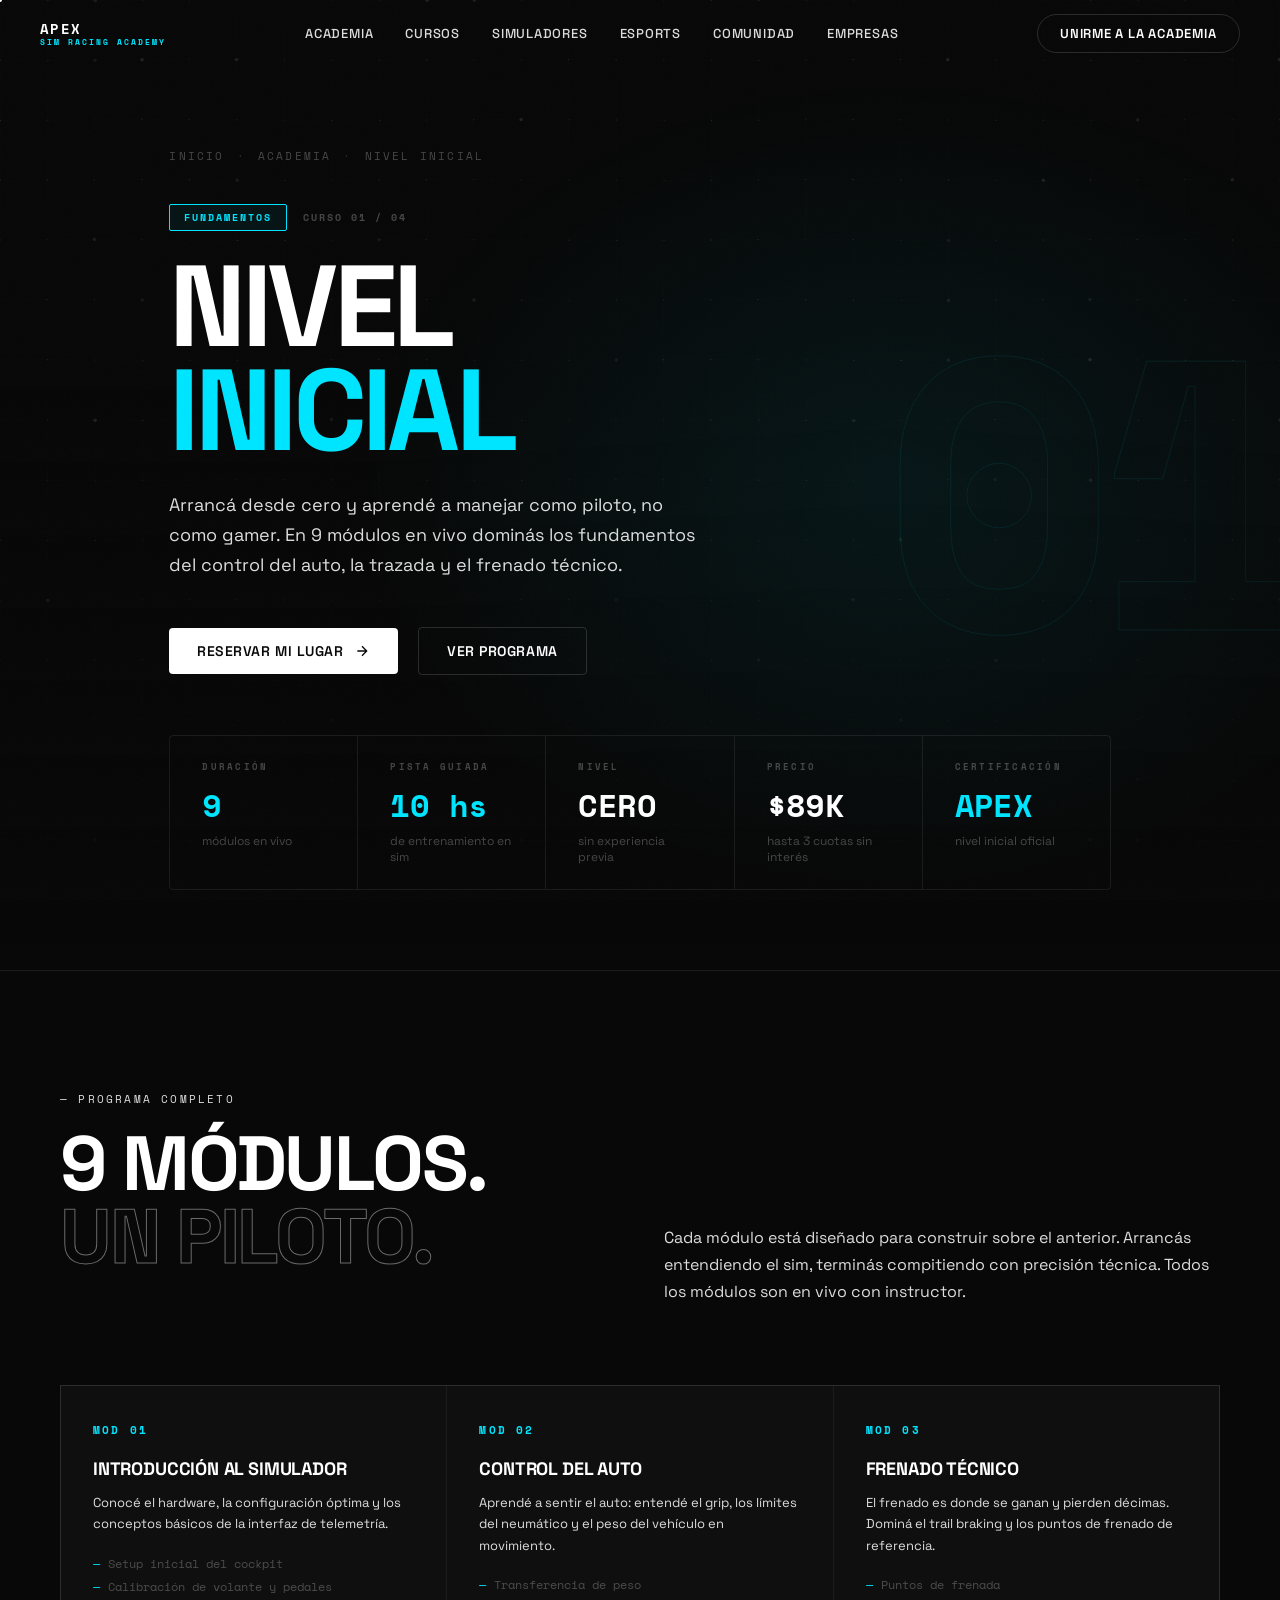
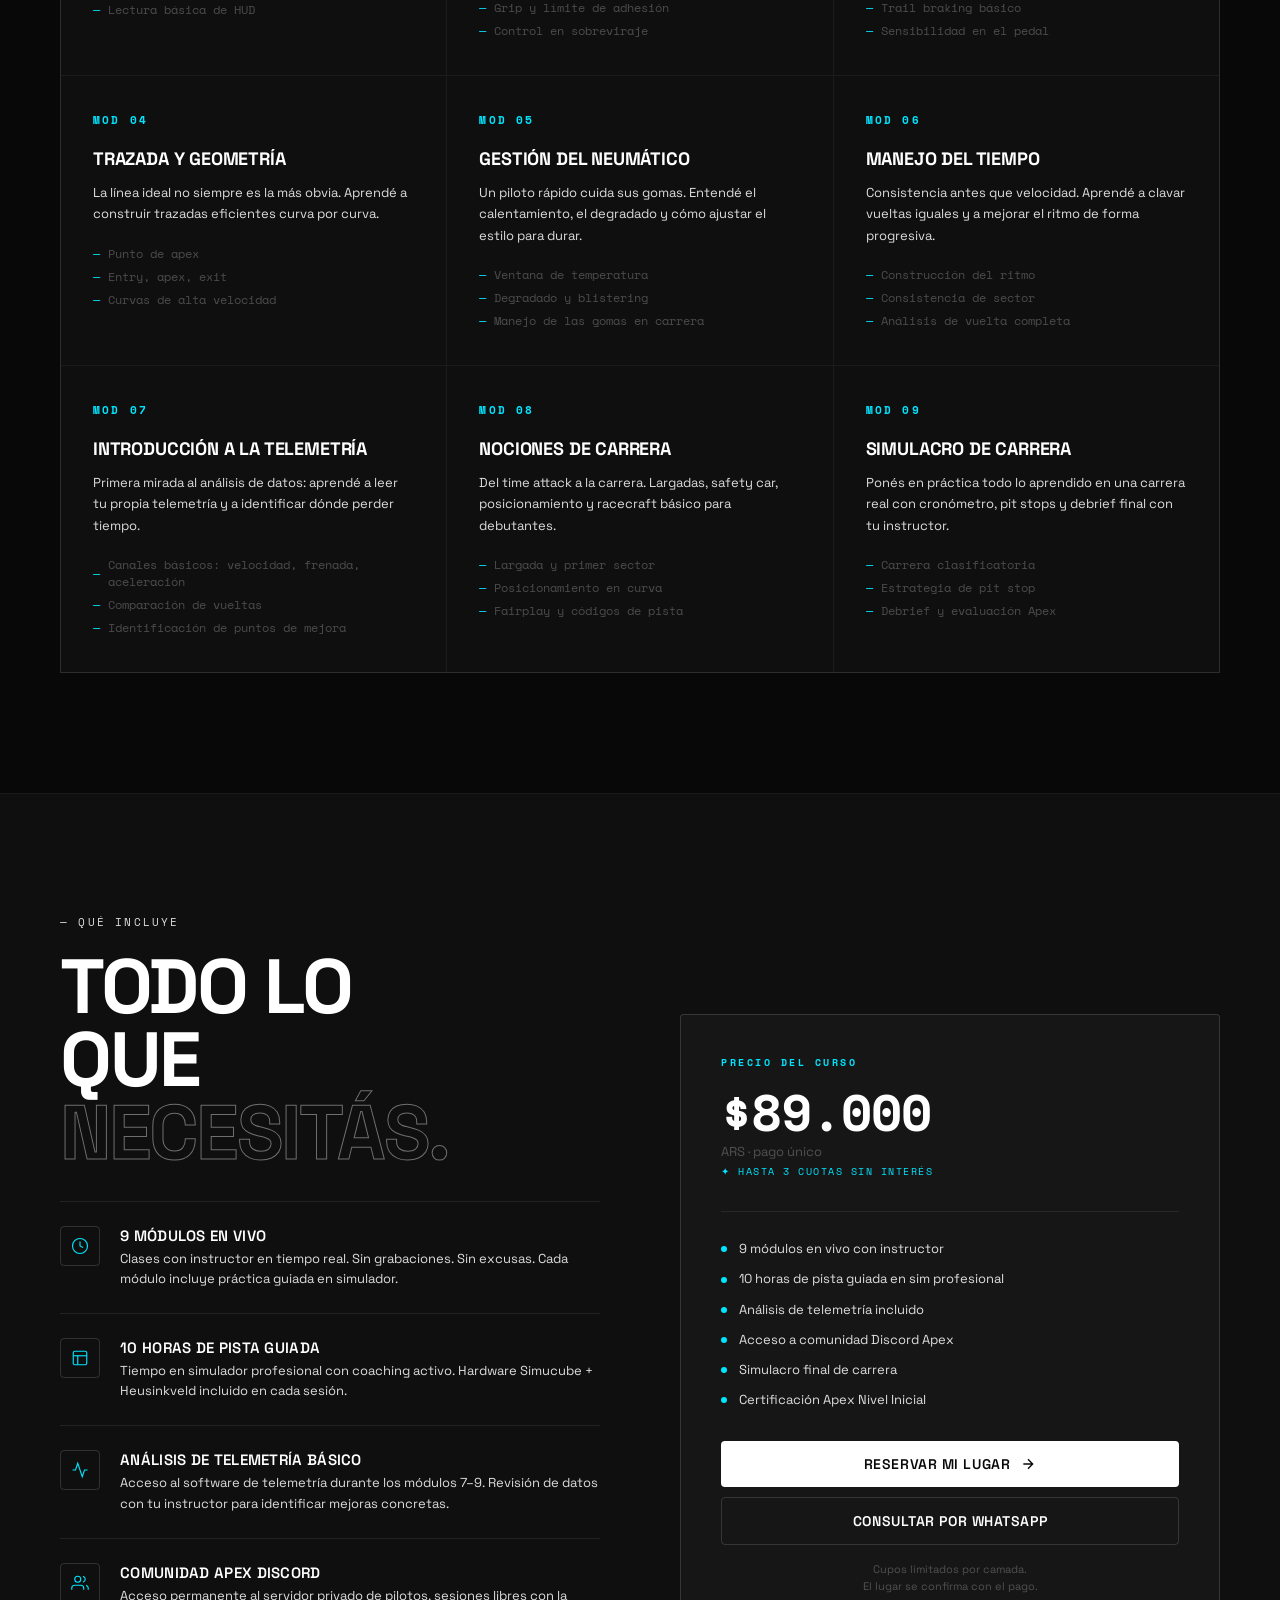
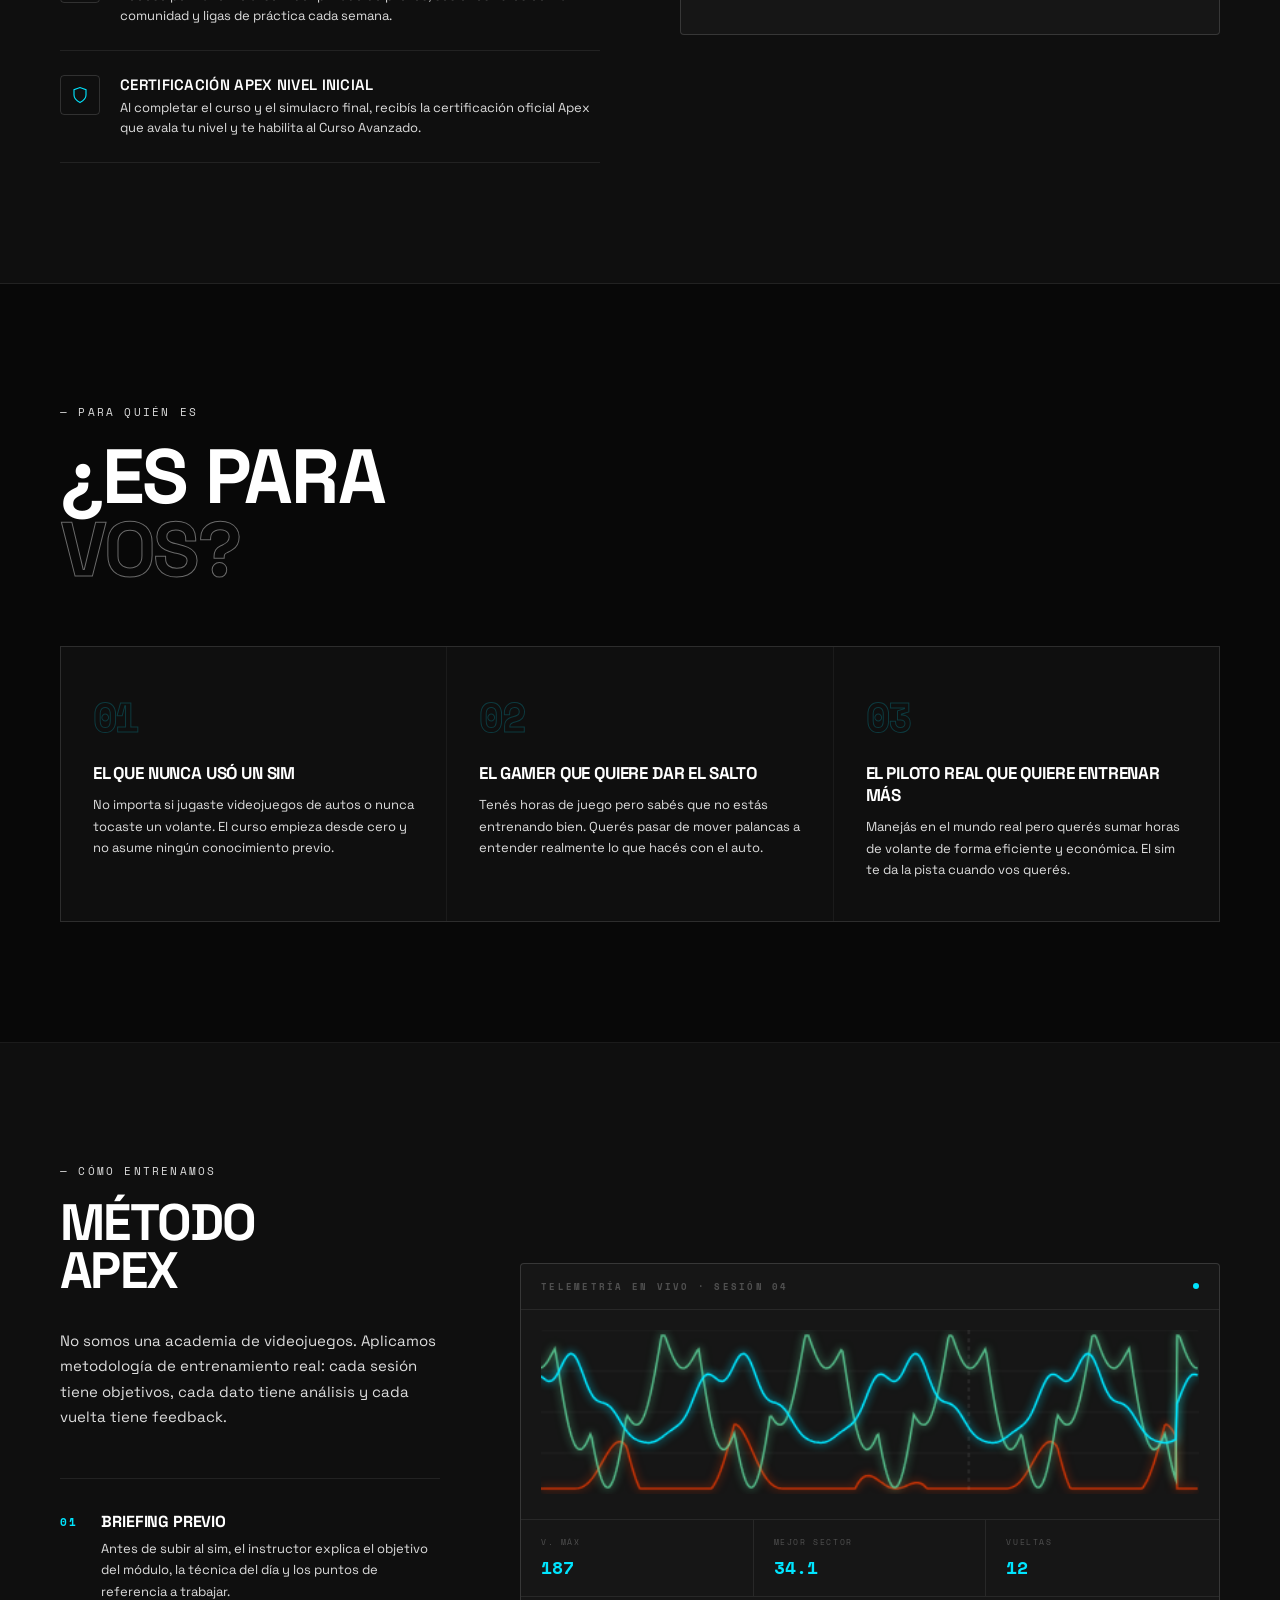
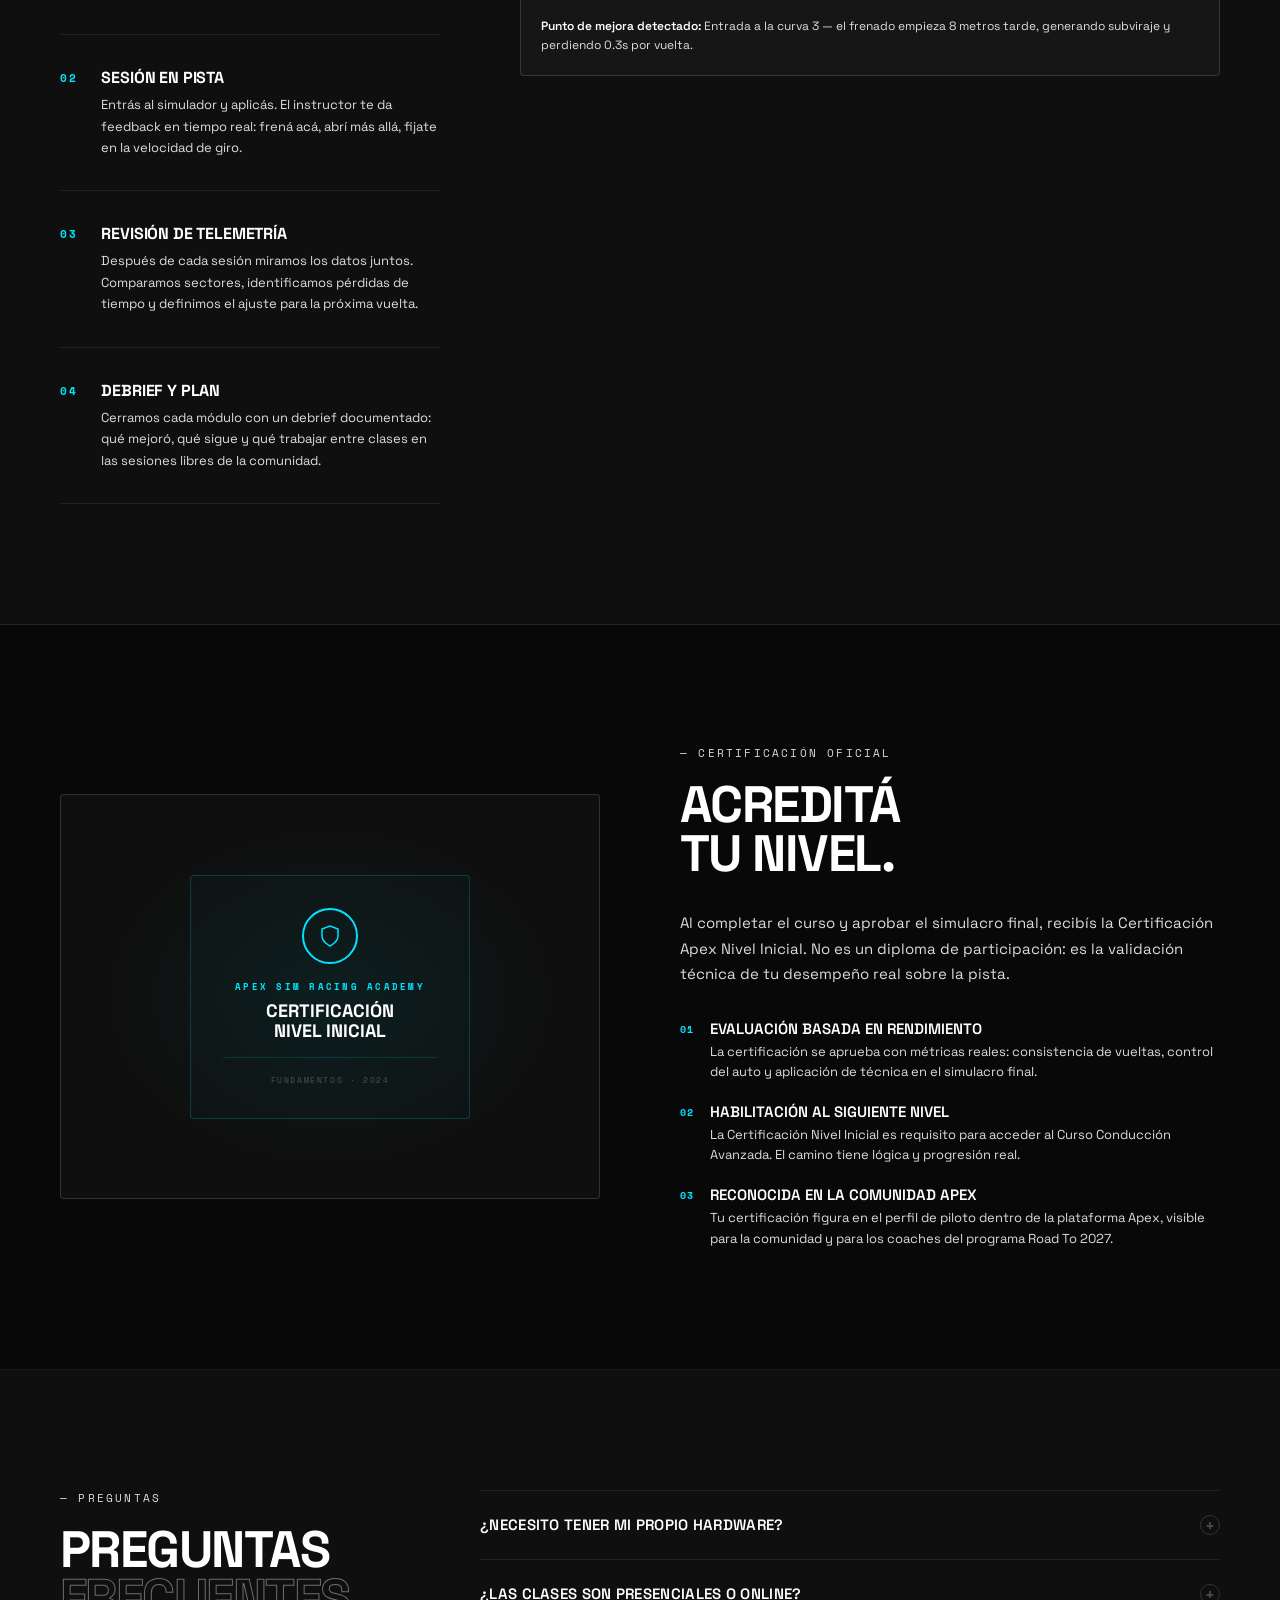
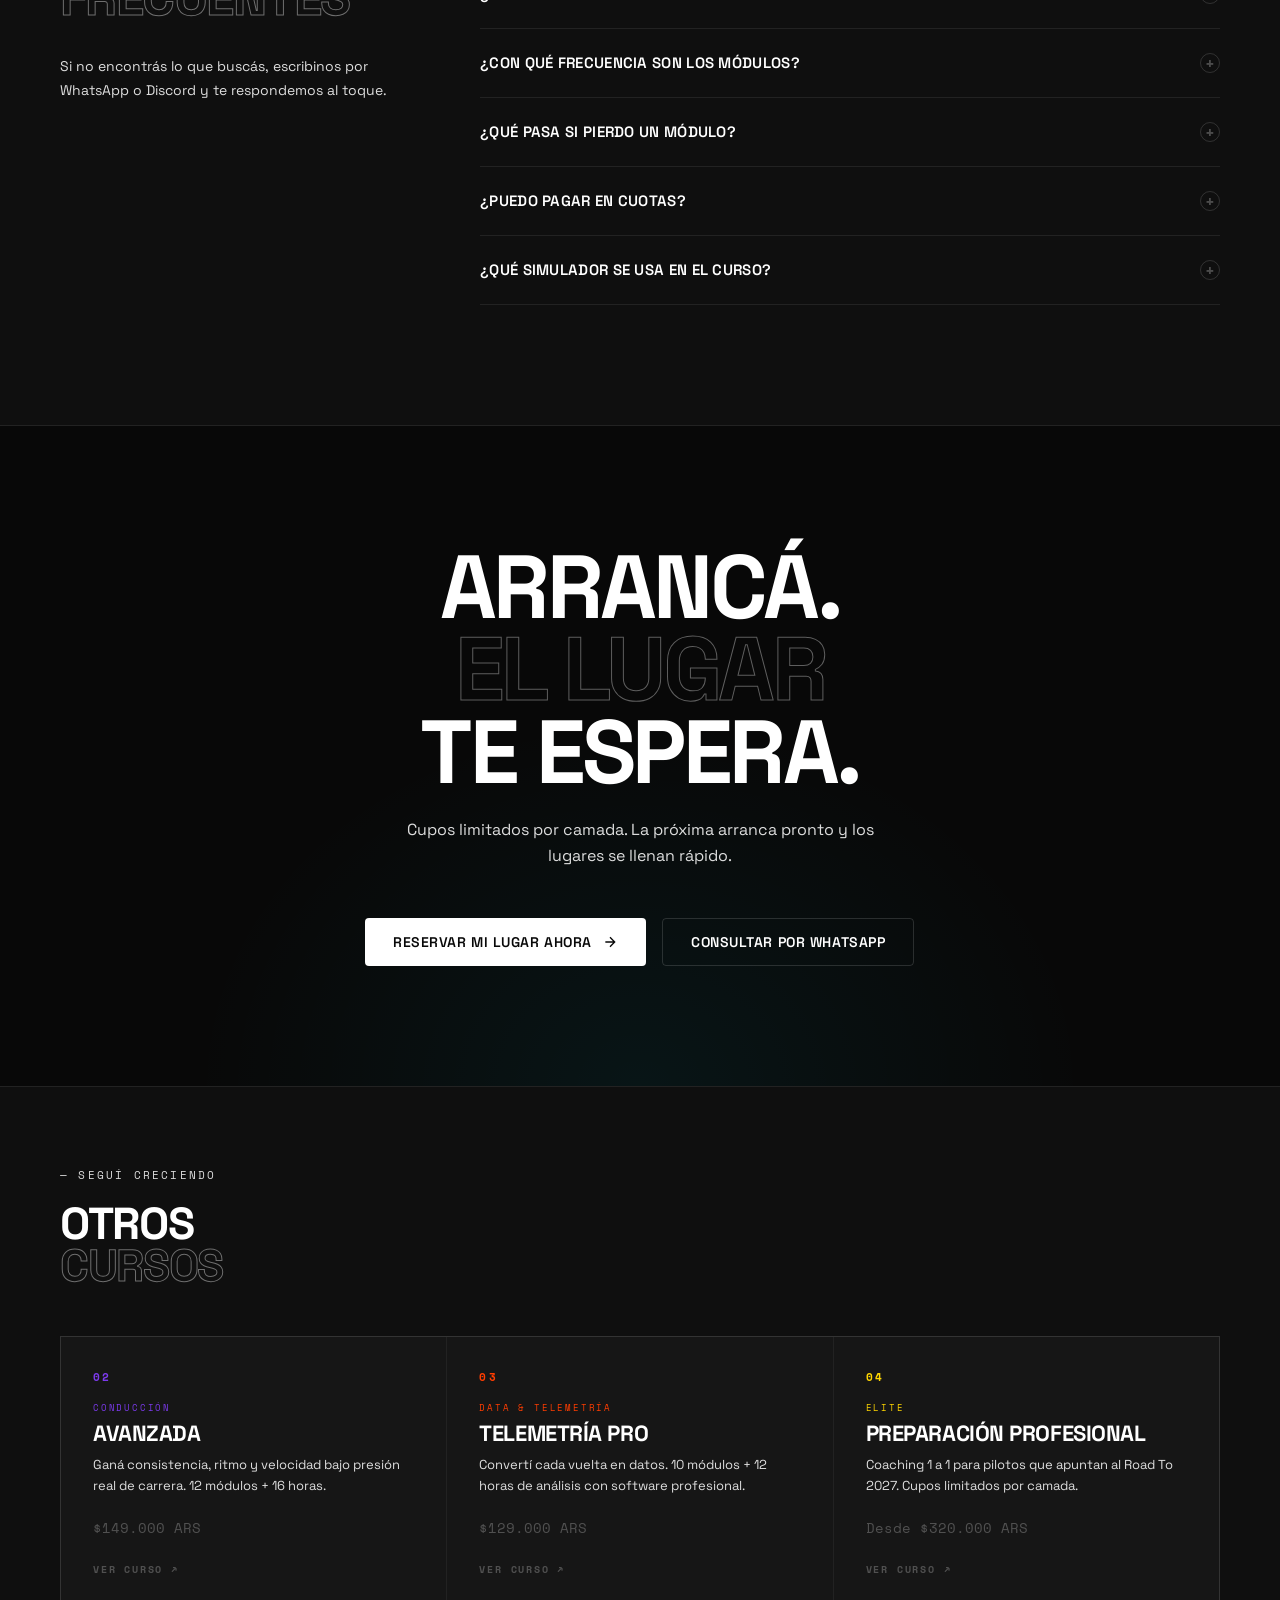
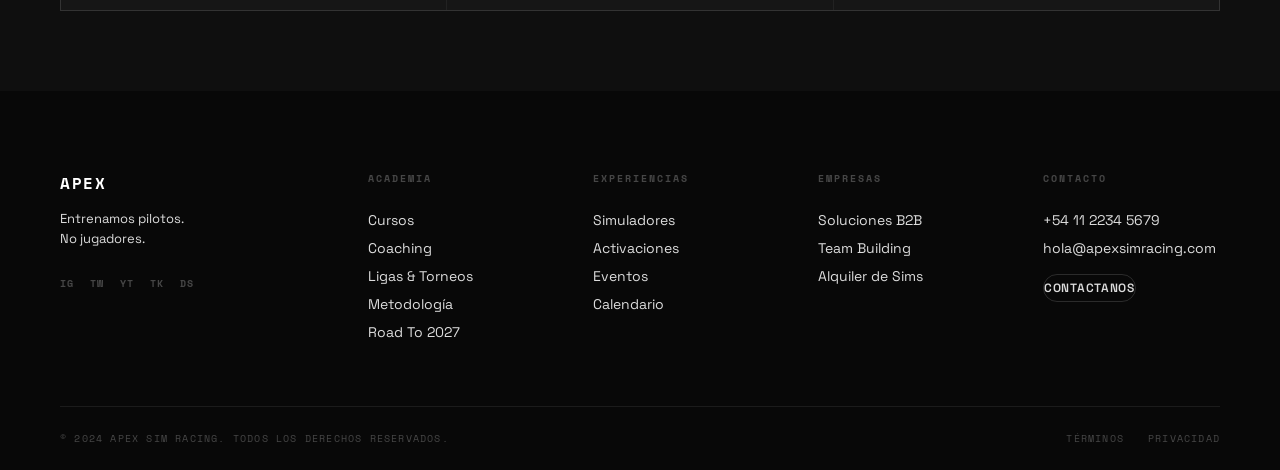
==== commit 35d27957: "nuevo-2-6-29" ====
--- a/curso-nivel-inicial.html
+++ b/curso-nivel-inicial.html
@@ -43,6 +43,18 @@
     ul { list-style: none; }
     img { display: block; max-width: 100%; }
 
+    /* ── GLOBAL PARTICLE CANVAS ── */
+    #globalParticleCanvas {
+      position: fixed; inset: 0;
+      pointer-events: none; z-index: 0;
+    }
+    .navbar, .course-hero, .section,
+    .modulos-section, .incluye-section, .paraquien-section,
+    .metodologia-section, .cert-section, .faq-section,
+    .cta-final, .otros-section, .footer {
+      position: relative; z-index: 1;
+    }
+
     ::-webkit-scrollbar { width: 4px; }
     ::-webkit-scrollbar-track { background: var(--bg); }
     ::-webkit-scrollbar-thumb { background: var(--border2); border-radius: 4px; }
@@ -1046,7 +1058,7 @@
       <div class="metodo-layout">
         <div>
           <span class="section-tag">— CÓMO ENTRENAMOS</span>
-          <h2 class="section-title" style="font-size: clamp(32px,4vw,56px);">MÉTODO APEX</h2>
+          <h2 class="section-title" style="font-size: clamp(32px,4vw,56px);">MÉTODO<br>APEX</h2>
           <p style="font-size:15px; color: var(--muted); line-height:1.7; margin-top: 20px; margin-bottom: 48px;">
             No somos una academia de videojuegos. Aplicamos metodología de entrenamiento real: cada sesión tiene objetivos, cada dato tiene análisis y cada vuelta tiene feedback.
           </p>
@@ -1320,6 +1332,7 @@
 
   document.addEventListener('DOMContentLoaded', () => {
     initNoise();
+    initGlobalParticleGrid();
     initCursor();
     initNavbar();
     initMagnetic();
@@ -1327,6 +1340,98 @@
     initTeleCanvas();
     initScrollReveal();
   });
+
+  /* GLOBAL PARTICLE GRID */
+  function initGlobalParticleGrid() {
+    if (window.matchMedia('(prefers-reduced-motion: reduce)').matches) return;
+    if (window.matchMedia('(pointer: coarse)').matches) return;
+
+    const canvas = document.createElement('canvas');
+    canvas.id = 'globalParticleCanvas';
+    canvas.style.cssText = 'position:fixed;inset:0;width:100%;height:100%;pointer-events:none;z-index:0;';
+    document.body.insertBefore(canvas, document.body.firstChild);
+
+    const ctx = canvas.getContext('2d');
+    const COLS = 28, ROWS = 16, GLOW_RADIUS = 260;
+    let W, H, particles = [], mouse = { x: -9999, y: -9999 }, t = 0;
+
+    function resize() {
+      W = canvas.width  = window.innerWidth;
+      H = canvas.height = window.innerHeight;
+      buildGrid();
+    }
+    function buildGrid() {
+      particles = [];
+      const gapX = W / (COLS - 1), gapY = H / (ROWS - 1);
+      for (let r = 0; r < ROWS; r++) {
+        for (let c = 0; c < COLS; c++) {
+          particles.push({
+            ox: c * gapX, oy: r * gapY,
+            x:  c * gapX, y:  r * gapY,
+            size: Math.random() > 0.88 ? 1.8 : 0.75,
+            baseAlpha: 0.05 + Math.random() * 0.055,
+          });
+        }
+      }
+    }
+    document.addEventListener('mousemove', e => { mouse.x = e.clientX; mouse.y = e.clientY; }, { passive: true });
+
+    function draw() {
+      ctx.clearRect(0, 0, W, H);
+      t += 0.006;
+
+      if (mouse.x > 0) {
+        const mg = ctx.createRadialGradient(mouse.x, mouse.y, 0, mouse.x, mouse.y, GLOW_RADIUS);
+        mg.addColorStop(0, 'rgba(0,229,255,0.055)');
+        mg.addColorStop(0.5, 'rgba(0,229,255,0.015)');
+        mg.addColorStop(1, 'transparent');
+        ctx.fillStyle = mg; ctx.fillRect(0, 0, W, H);
+      }
+
+      particles.forEach(p => {
+        const dx = mouse.x - p.ox, dy = mouse.y - p.oy;
+        const dist = Math.sqrt(dx*dx + dy*dy);
+        const force = Math.max(0, 1 - dist / GLOW_RADIUS);
+        const wave = Math.sin(t + p.ox * 0.018 + p.oy * 0.012) * 1.8;
+        p.x = p.ox + dx * force * 0.07 + wave * 0.25;
+        p.y = p.oy + dy * force * 0.07 + wave * 0.25;
+      });
+
+      ctx.lineWidth = 0.5;
+      for (let r = 0; r < ROWS; r++) {
+        ctx.beginPath(); ctx.strokeStyle = 'rgba(255,255,255,0.028)';
+        for (let c = 0; c < COLS; c++) {
+          const p = particles[r * COLS + c];
+          if (c === 0) ctx.moveTo(p.x, p.y); else ctx.lineTo(p.x, p.y);
+        }
+        ctx.stroke();
+      }
+      for (let c = 0; c < COLS; c++) {
+        ctx.beginPath(); ctx.strokeStyle = 'rgba(255,255,255,0.028)';
+        for (let r = 0; r < ROWS; r++) {
+          const p = particles[r * COLS + c];
+          if (r === 0) ctx.moveTo(p.x, p.y); else ctx.lineTo(p.x, p.y);
+        }
+        ctx.stroke();
+      }
+
+      particles.forEach(p => {
+        const dx = mouse.x - p.ox, dy = mouse.y - p.oy;
+        const dist = Math.sqrt(dx*dx + dy*dy);
+        const glow = Math.max(0, 1 - dist / GLOW_RADIUS);
+        const alpha = p.baseAlpha + glow * 0.55;
+        ctx.beginPath();
+        ctx.arc(p.x, p.y, p.size + glow * 1.4, 0, Math.PI * 2);
+        ctx.fillStyle = glow > 0.25 ? `rgba(0,229,255,${alpha})` : `rgba(255,255,255,${alpha})`;
+        ctx.fill();
+      });
+
+      requestAnimationFrame(draw);
+    }
+
+    window.addEventListener('resize', resize, { passive: true });
+    resize(); draw();
+  }
 
   /* NOISE */
   function initNoise() {
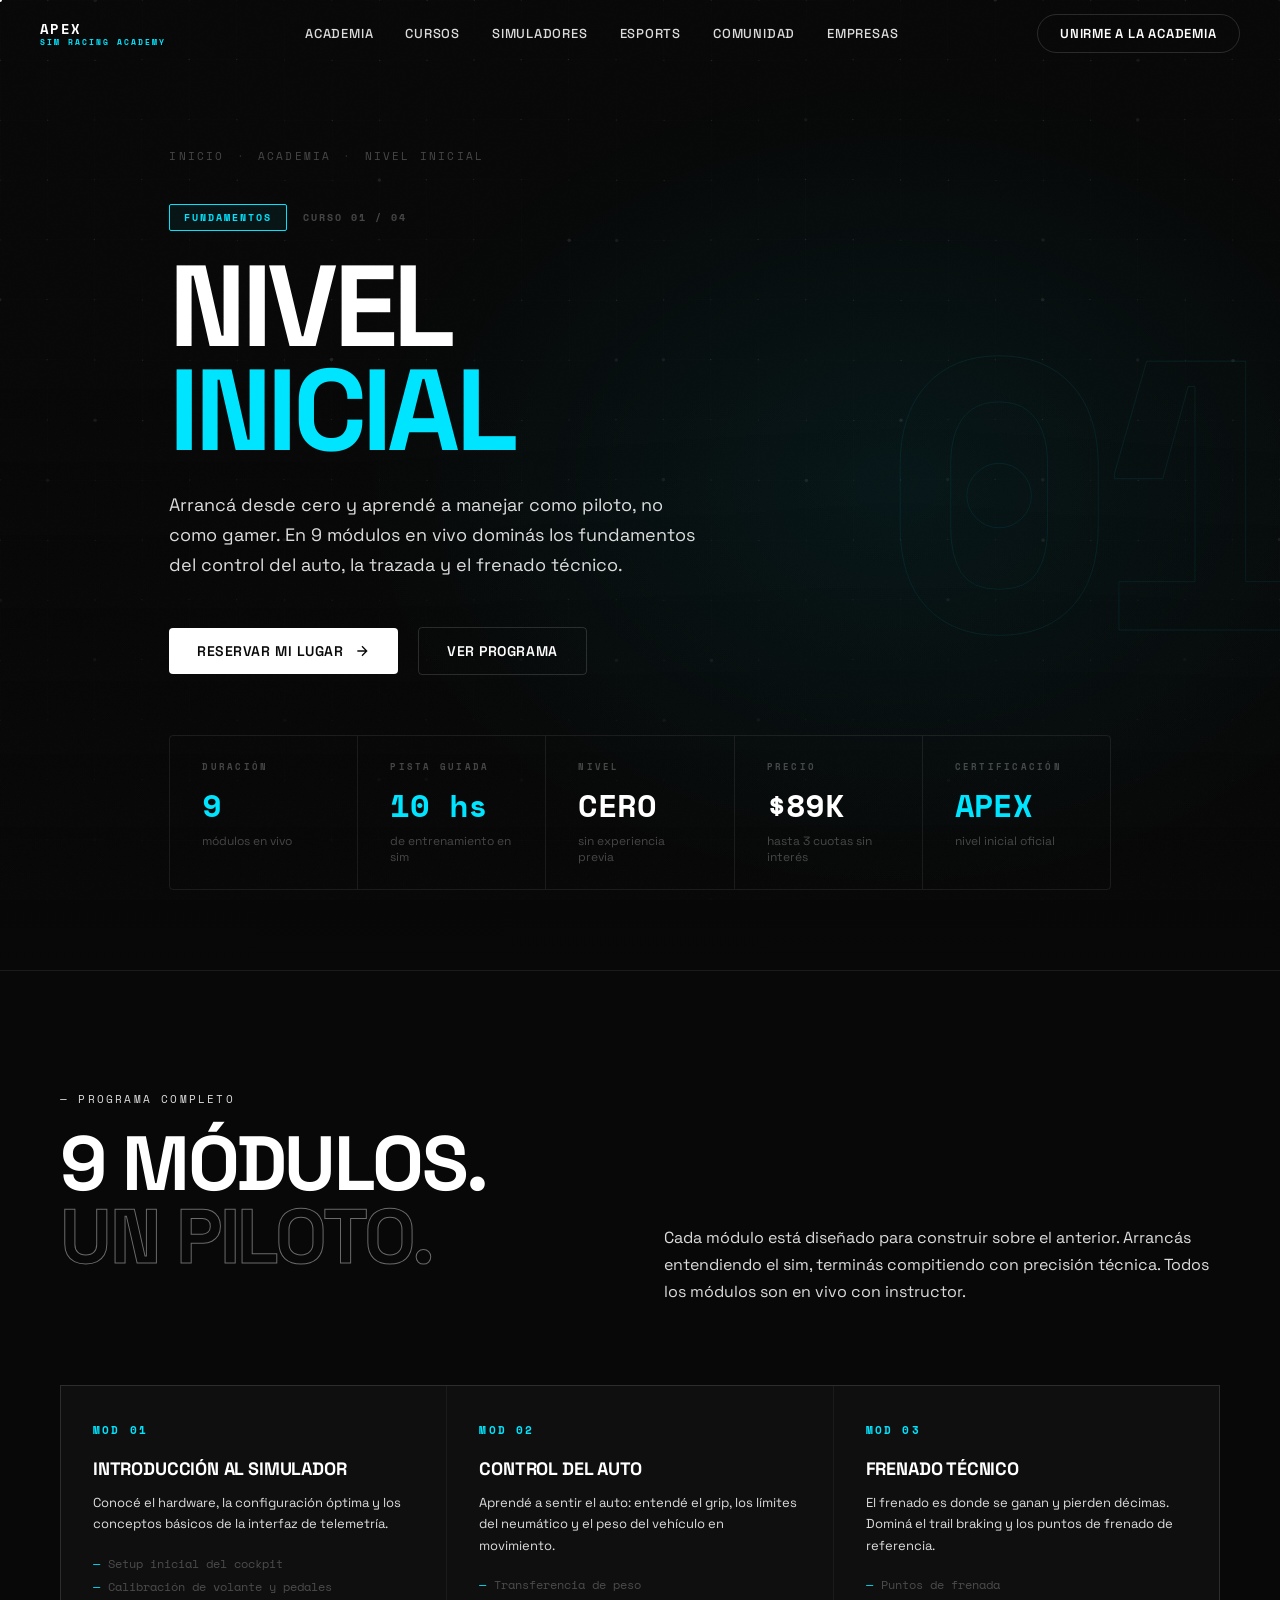
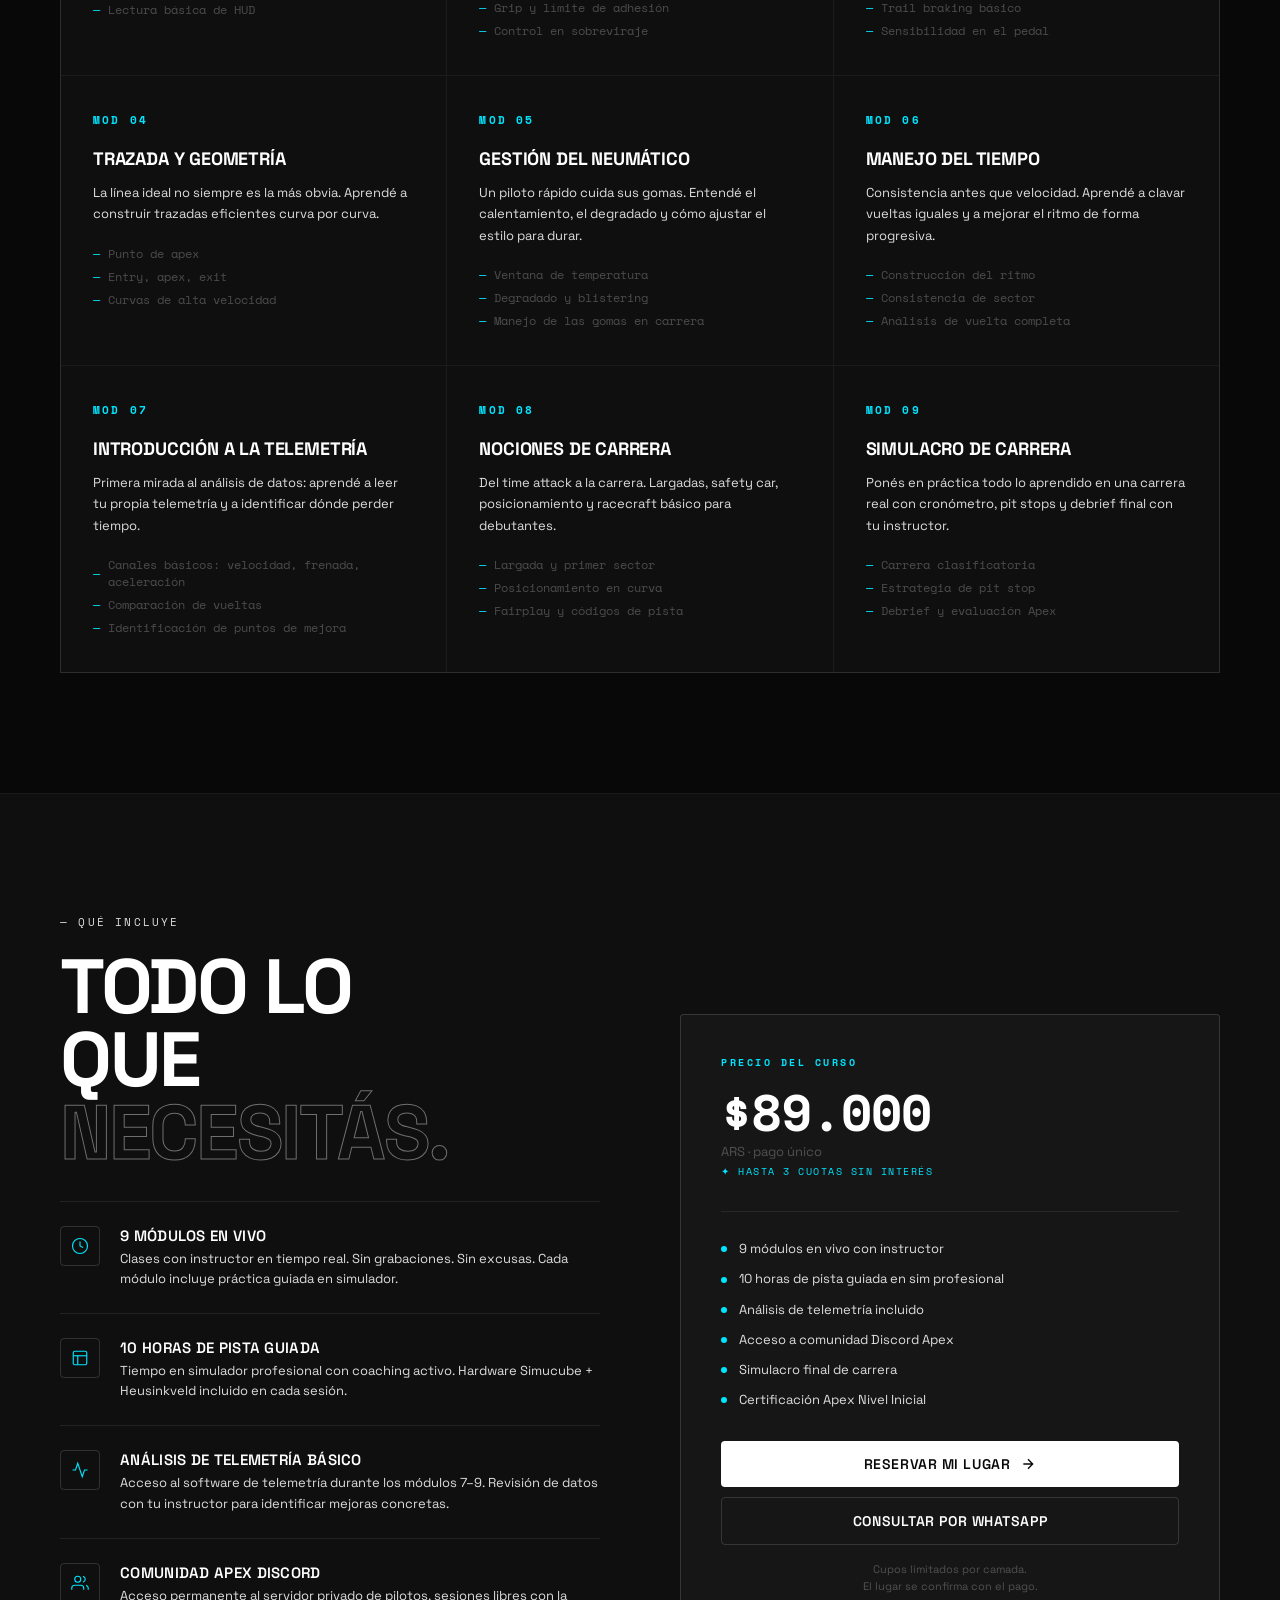
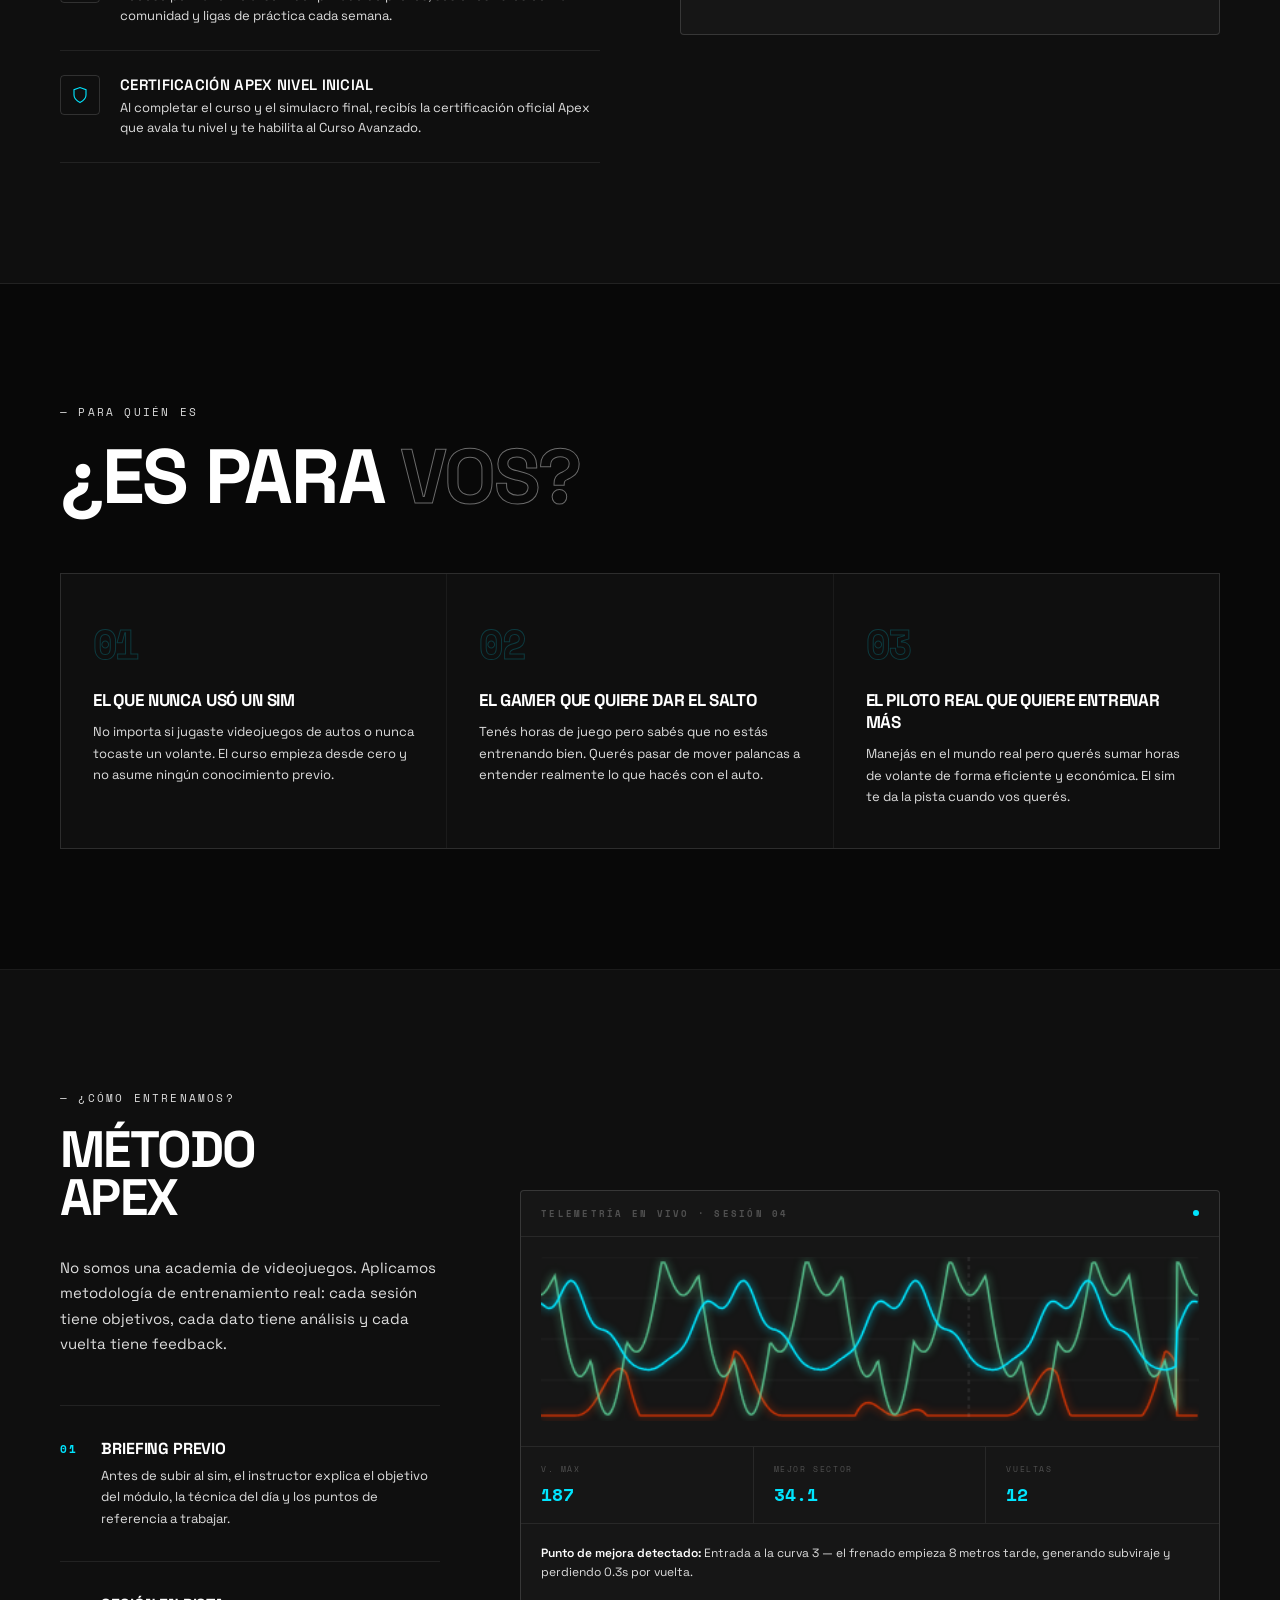
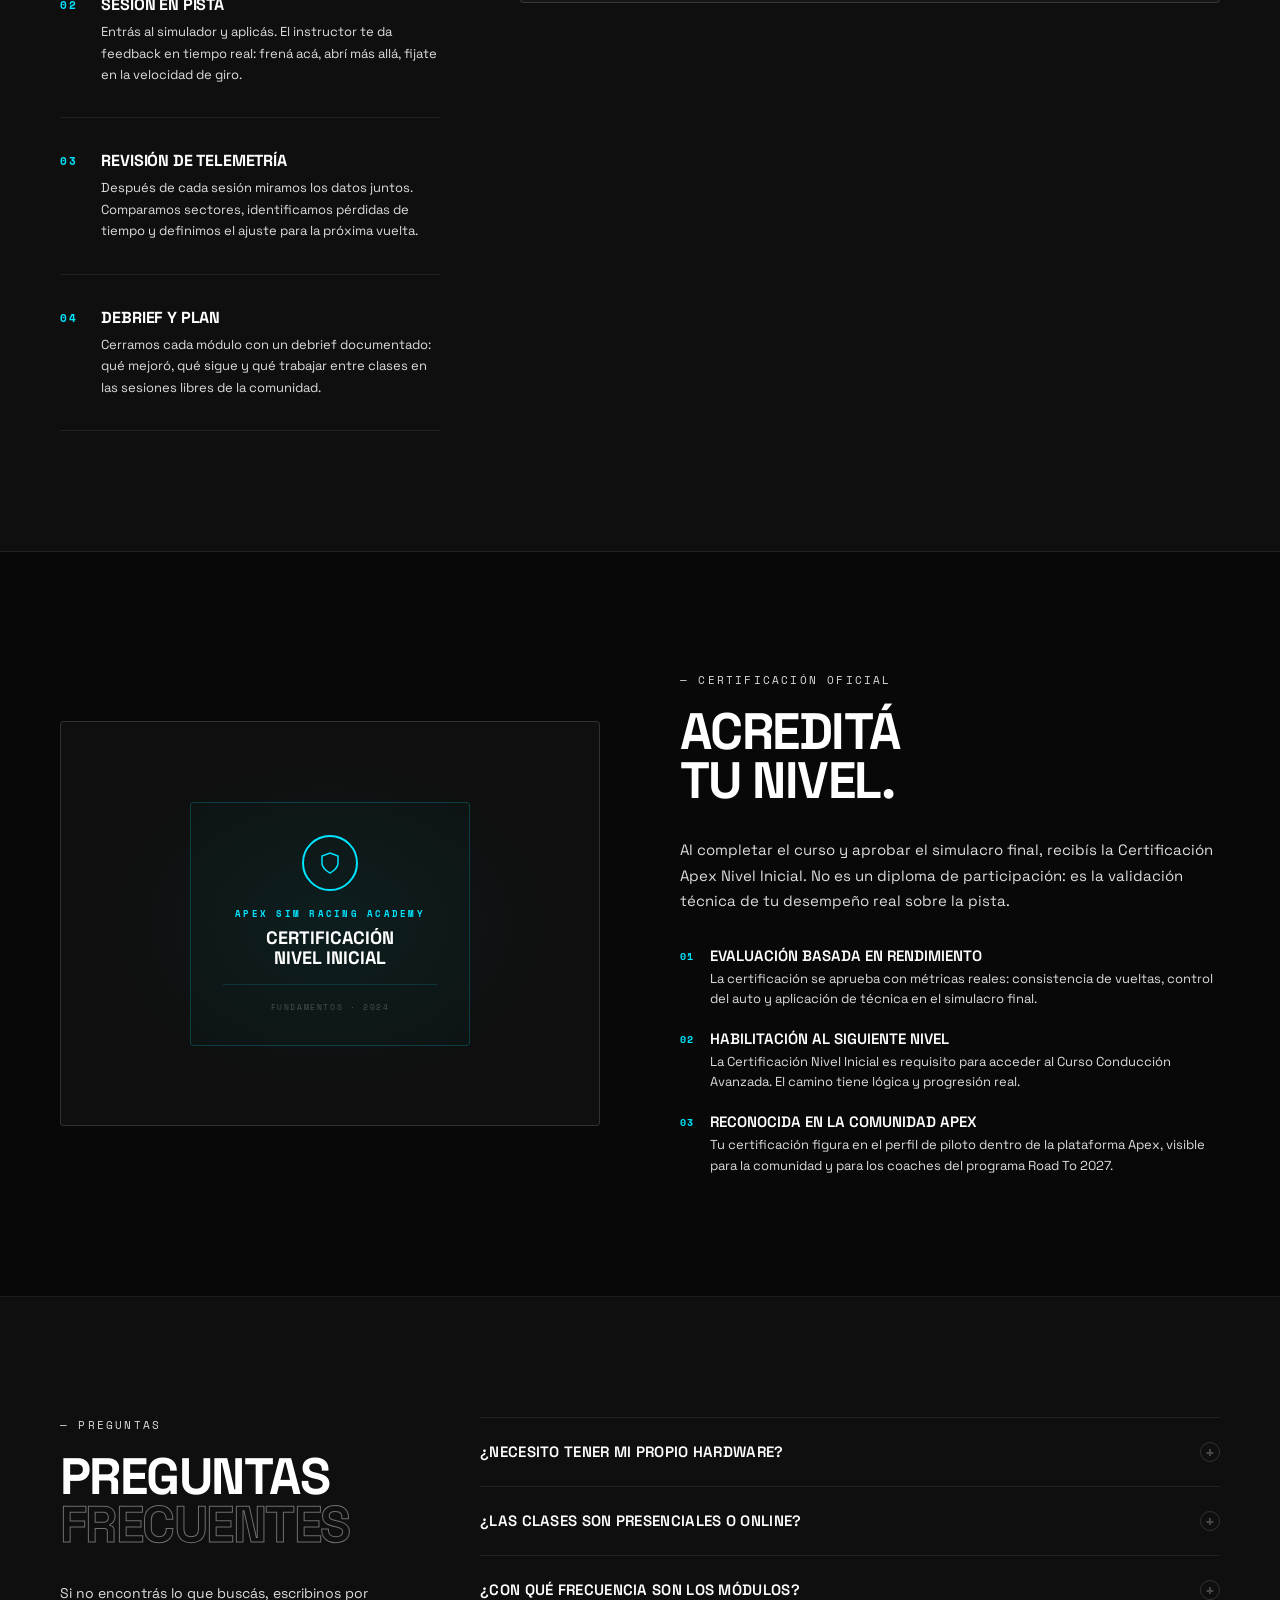
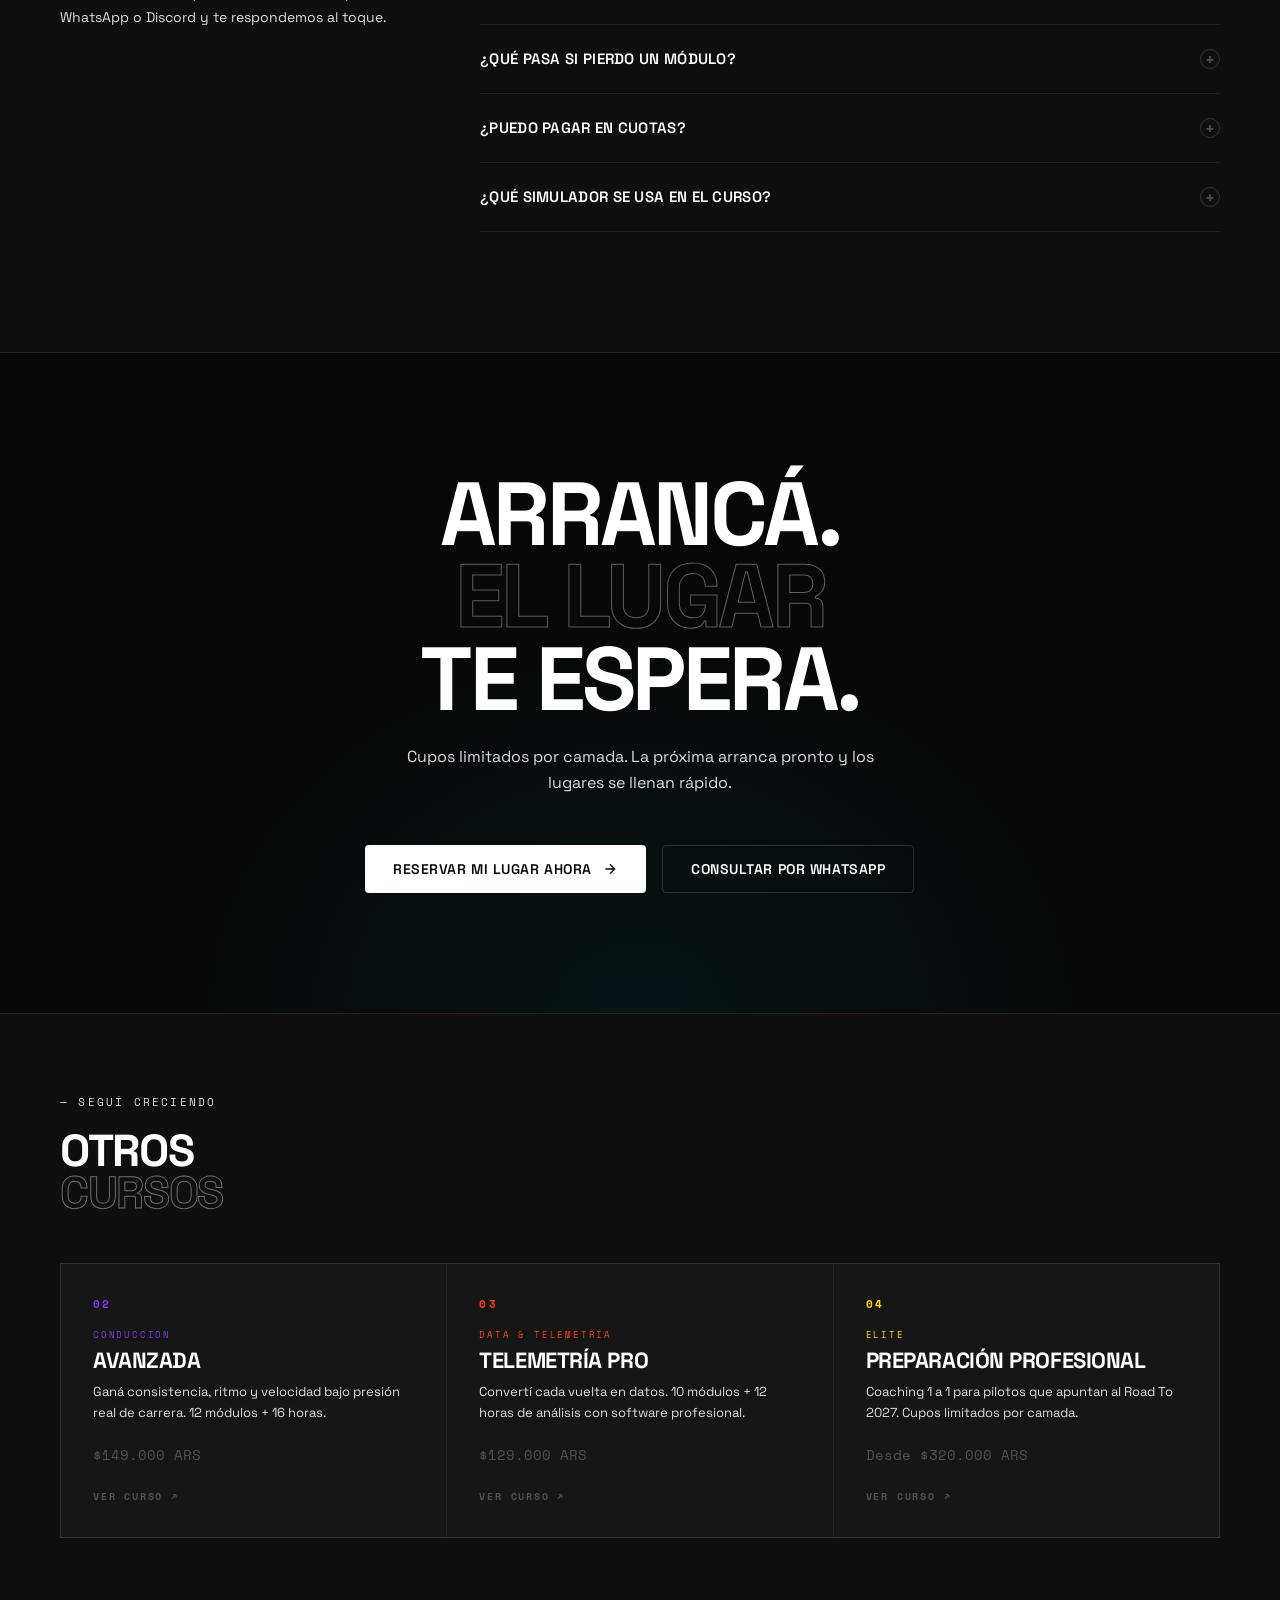
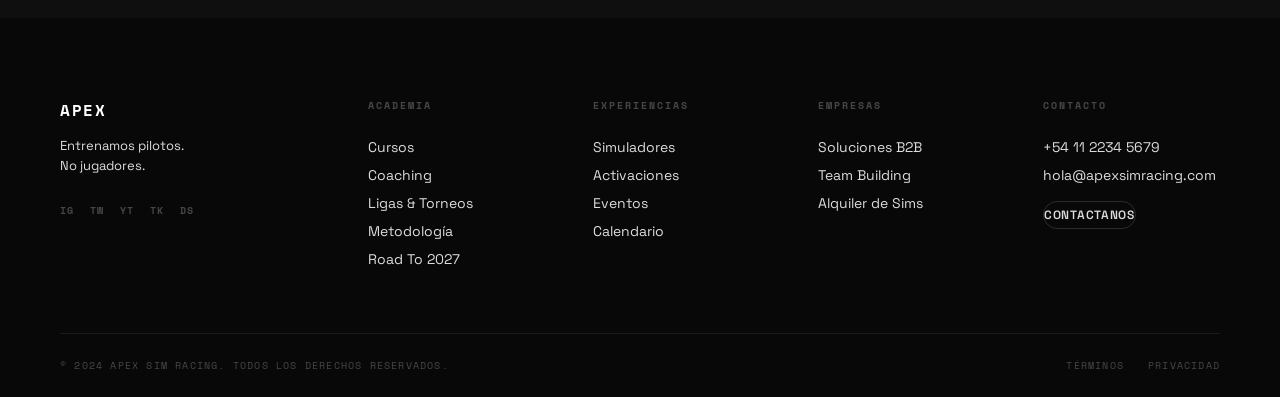
==== commit 40e1fa7d: "update curso-nivel-inicial" ====
--- a/curso-nivel-inicial.html
+++ b/curso-nivel-inicial.html
@@ -1030,7 +1030,7 @@
   <section class="section paraquien-section">
     <div class="section-inner">
       <span class="section-tag">— PARA QUIÉN ES</span>
-      <h2 class="section-title">¿ES PARA<br><em>VOS?</em></h2>
+      <h2 class="section-title">¿ES PARA <em>VOS?</em></h2>
 
       <div class="paraquien-grid">
         <div class="pq-card">
@@ -1057,7 +1057,7 @@
     <div class="section-inner">
       <div class="metodo-layout">
         <div>
-          <span class="section-tag">— CÓMO ENTRENAMOS</span>
+          <span class="section-tag">— ¿CÓMO ENTRENAMOS?</span>
           <h2 class="section-title" style="font-size: clamp(32px,4vw,56px);">MÉTODO<br>APEX</h2>
           <p style="font-size:15px; color: var(--muted); line-height:1.7; margin-top: 20px; margin-bottom: 48px;">
             No somos una academia de videojuegos. Aplicamos metodología de entrenamiento real: cada sesión tiene objetivos, cada dato tiene análisis y cada vuelta tiene feedback.
